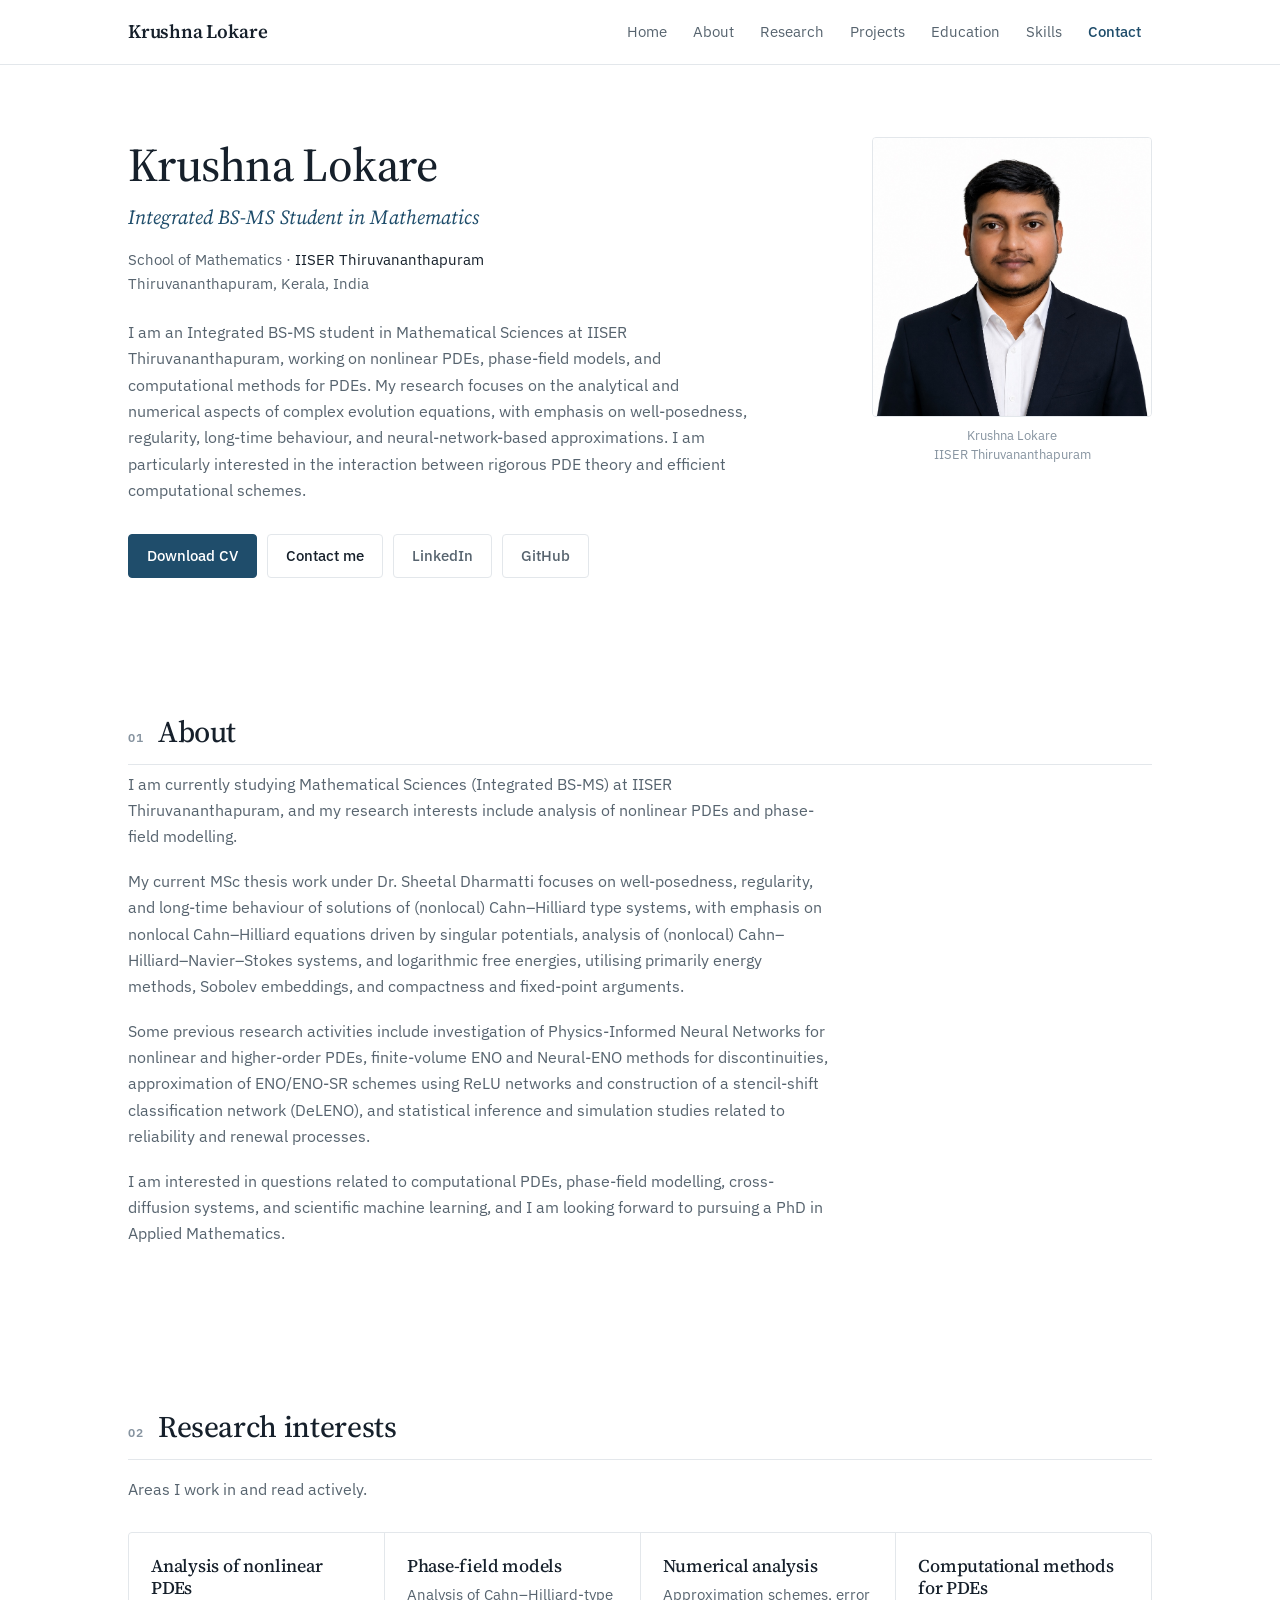
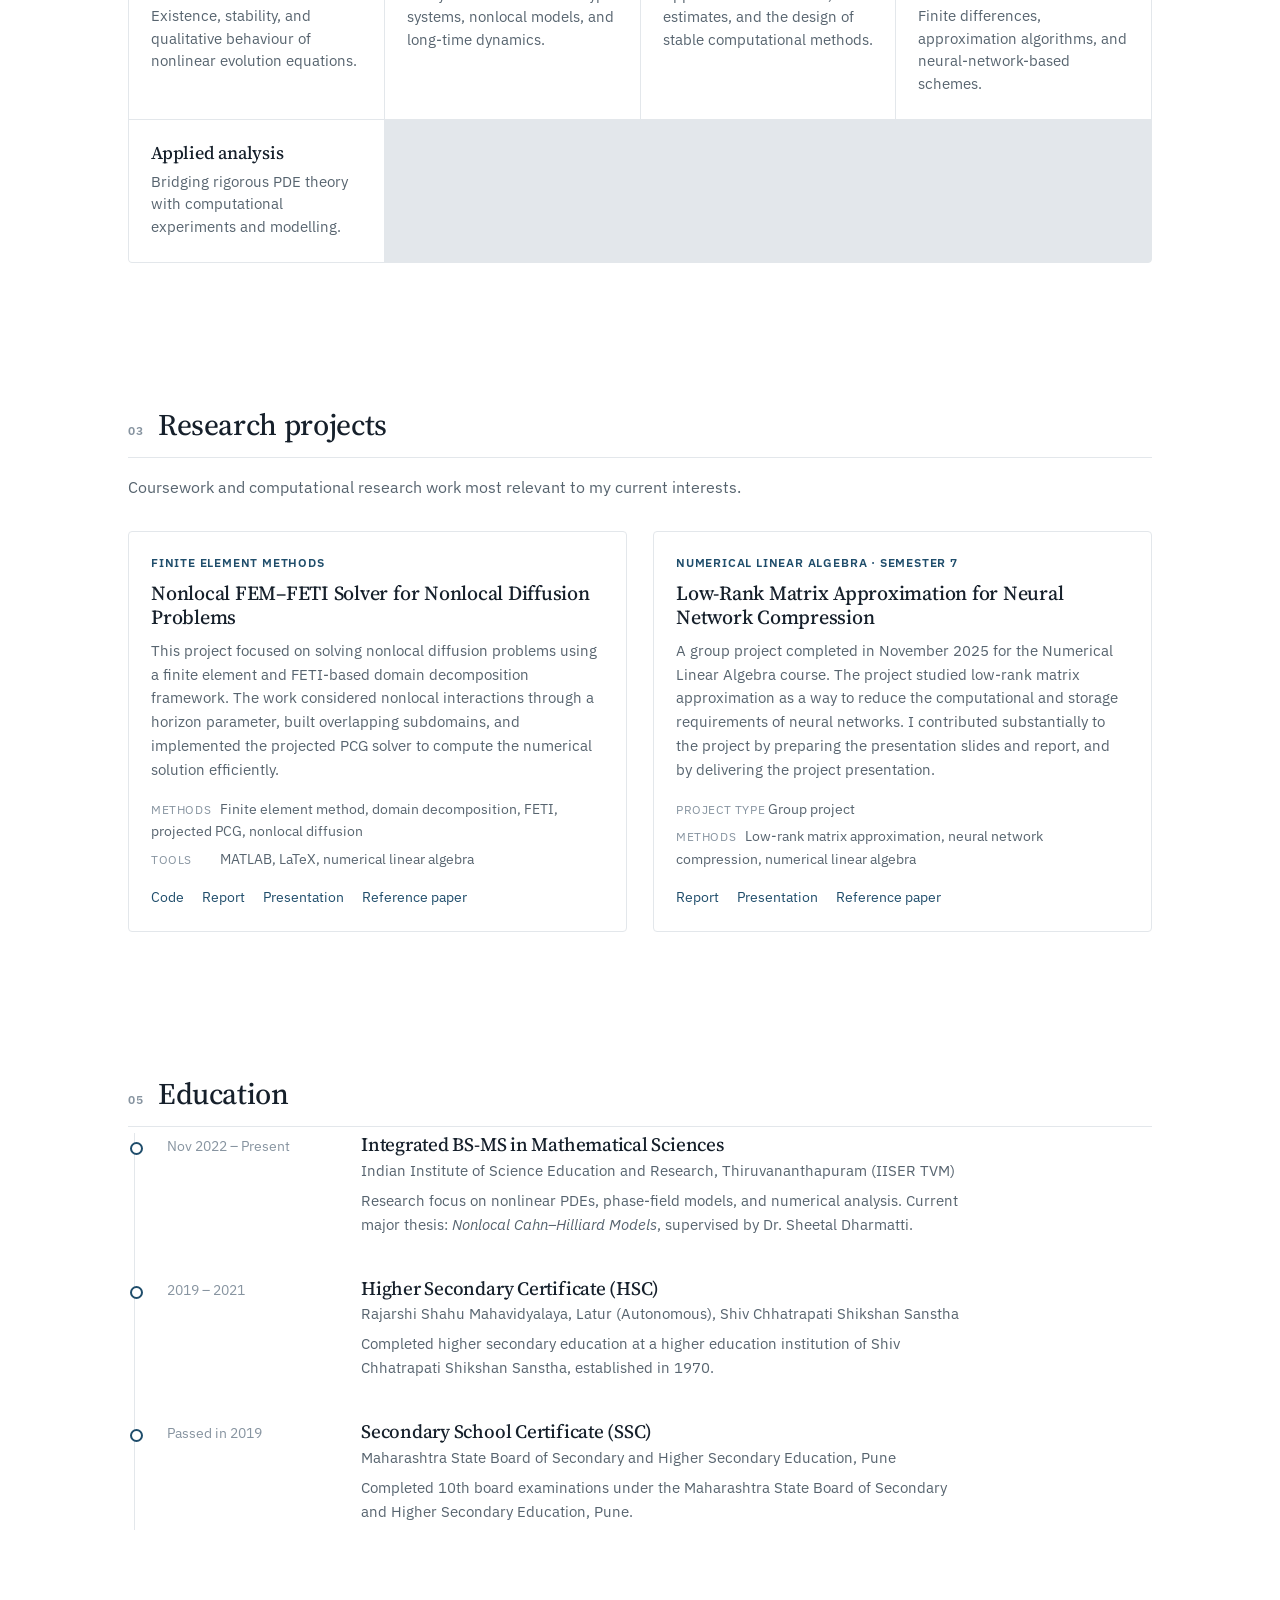
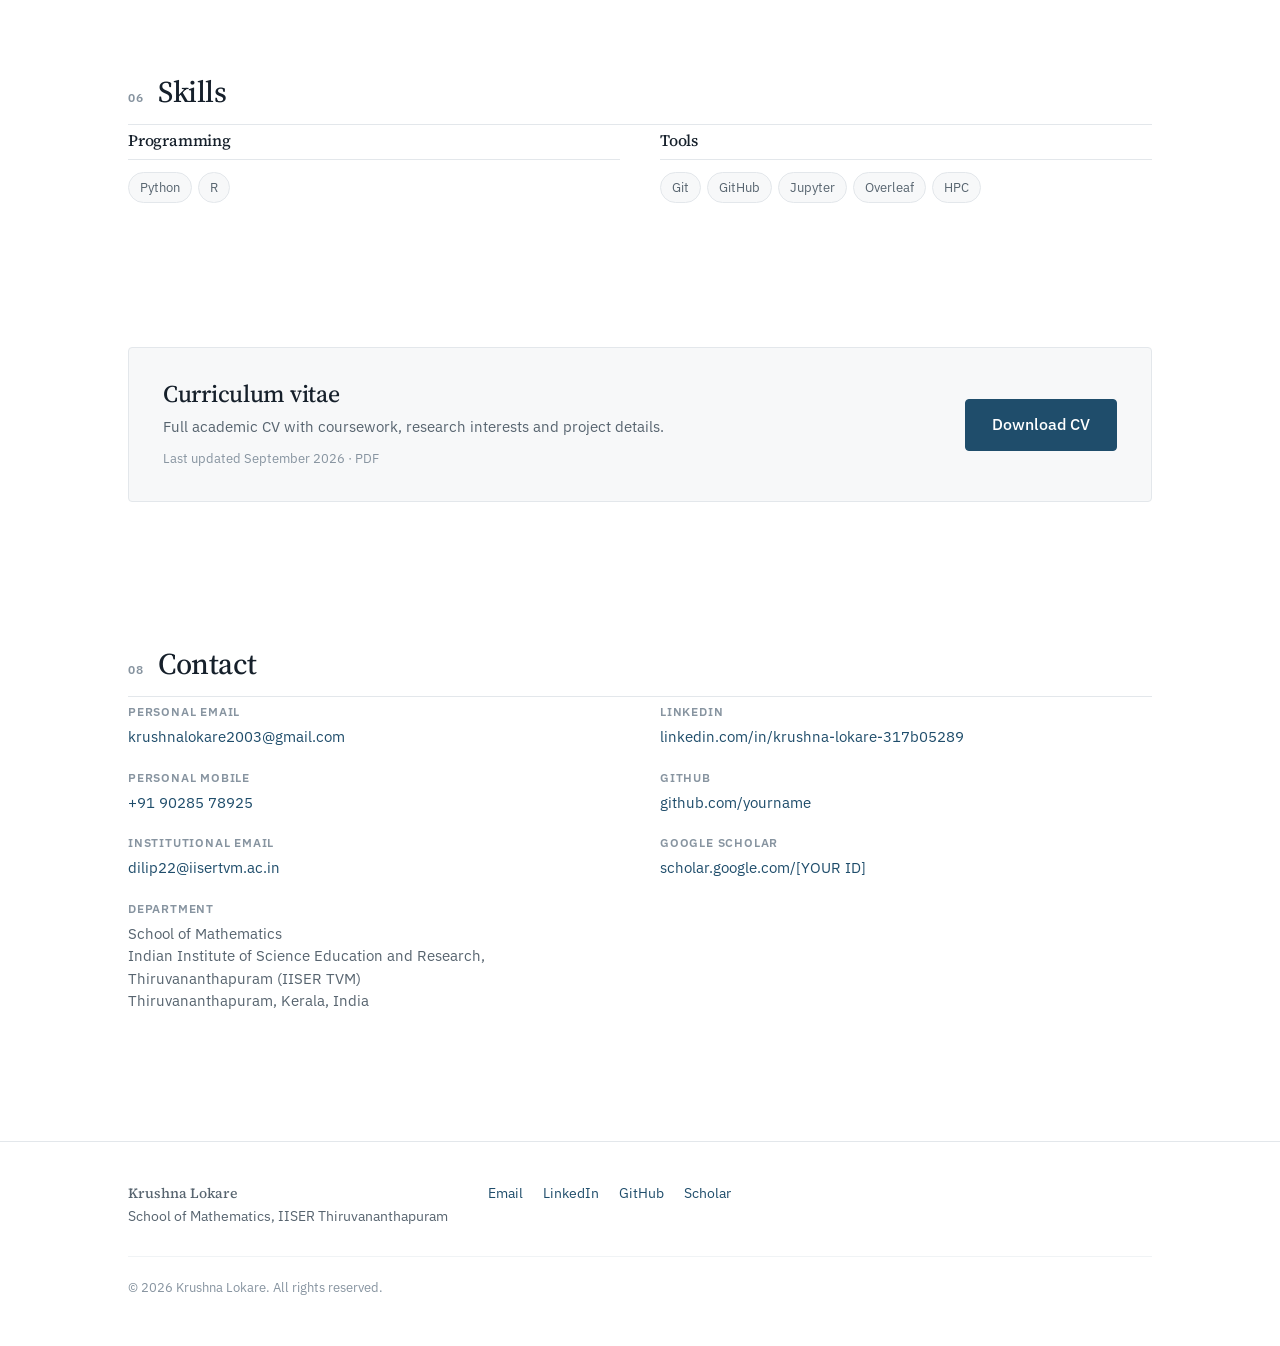
==== index.html @ 06e0bae3 "Add numerical linear algebra group project" ====
<!DOCTYPE html>
<html lang="en">
<head>
<meta charset="utf-8">
<meta name="viewport" content="width=device-width, initial-scale=1">

<title>Krushna Lokare — Mathematics Researcher</title>
<meta name="description" content="Academic profile of Krushna Lokare, an Integrated BS-MS student in Mathematical Sciences at IISER Thiruvananthapuram. Research in nonlinear PDEs, phase-field models, and numerical analysis.">
<meta name="author" content="Krushna Lokare">
<link rel="canonical" href="https://yourname.github.io/">

<meta property="og:type" content="profile">
<meta property="og:title" content="Krushna Lokare — Mathematics Researcher">
<meta property="og:description" content="Academic profile, research interests, projects and publications.">
<meta property="og:url" content="https://yourname.github.io/">
<meta property="og:image" content="https://yourname.github.io/assets/profile.jpg">
<meta name="twitter:card" content="summary">

<link rel="icon" href="assets/favicon.svg" type="image/svg+xml">

<link rel="preconnect" href="https://fonts.googleapis.com">
<link rel="preconnect" href="https://fonts.gstatic.com" crossorigin>
<link href="https://fonts.googleapis.com/css2?family=Source+Serif+4:ital,opsz,wght@0,8..60,400;0,8..60,500;0,8..60,600;1,8..60,400&family=IBM+Plex+Sans:wght@400;500;600&display=swap" rel="stylesheet">
<link rel="stylesheet" href="style.css">

<script type="application/ld+json">
{
  "@context": "https://schema.org",
  "@type": "Person",
  "name": "Krushna Lokare",
  "jobTitle": "Integrated BS-MS Student in Mathematics",
  "affiliation": { "@type": "Organization", "name": "IISER Thiruvananthapuram" },
  "email": "mailto:[YOUR EMAIL]",
  "url": "https://yourname.github.io/",
  "sameAs": [
    "https://www.linkedin.com/in/krushna-lokare-317b05289/"
  ]
}
</script>
</head>

<body>
<a class="skip" href="#main">Skip to content</a>

<header class="site-header" id="top">
  <div class="shell nav-row">
    <a class="brand" href="#top">Krushna Lokare</a>

    <button class="nav-toggle" id="navToggle" type="button"
            aria-expanded="false" aria-controls="siteNav" aria-label="Menu">
      <span></span><span></span><span></span>
    </button>

    <nav id="siteNav" class="site-nav" aria-label="Main">
      <ul>
        <li><a href="#top">Home</a></li>
        <li><a href="#about">About</a></li>
        <li><a href="#research">Research</a></li>
        <li><a href="#projects">Projects</a></li>
        <li><a href="#education">Education</a></li>
        <li><a href="#skills">Skills</a></li>
        <li><a href="#contact">Contact</a></li>
      </ul>
    </nav>
  </div>
</header>

<main id="main">

<section class="hero shell" aria-labelledby="hero-name">
  <div class="hero-text">
    <h1 id="hero-name">Krushna Lokare</h1>
    <p class="hero-title">Integrated BS-MS Student in Mathematics</p>
    <p class="hero-affil">
      School of Mathematics · <span>IISER Thiruvananthapuram</span><br>
      Thiruvananthapuram, Kerala, India
    </p>

    <p class="hero-intro">
      I am an Integrated BS-MS student in Mathematical Sciences at IISER Thiruvananthapuram,
      working on nonlinear PDEs, phase-field models, and computational methods for PDEs.
      My research focuses on the analytical and numerical aspects of complex evolution
      equations, with emphasis on well-posedness, regularity, long-time behaviour, and
      neural-network-based approximations. I am particularly interested in the interaction
      between rigorous PDE theory and efficient computational schemes.
    </p>

    <div class="hero-actions">
      <a class="btn btn-primary" href="assets/cv.pdf" download>Download CV</a>
      <a class="btn" href="#contact">Contact me</a>
      <a class="btn btn-quiet" href="https://www.linkedin.com/in/krushna-lokare-317b05289/" target="_blank" rel="noopener">LinkedIn</a>
      <a class="btn btn-quiet" href="https://github.com/yourname" target="_blank" rel="noopener">GitHub</a>
    </div>
  </div>

  <figure class="hero-photo">
    <img src="assets/profile.jpg" alt="Portrait of Krushna Lokare" width="800" height="800"
         onerror="this.src='assets/profile-placeholder.svg'">
    <figcaption>Krushna Lokare<br><span>IISER Thiruvananthapuram</span></figcaption>
  </figure>
</section>

<section id="about" class="shell section">
  <h2 class="section-title"><span>01</span> About</h2>
  <div class="prose">
    <p>
      I am currently studying Mathematical Sciences (Integrated BS-MS) at IISER Thiruvananthapuram,
      and my research interests include analysis of nonlinear PDEs and phase-field modelling.
    </p>
    <p>
      My current MSc thesis work under Dr. Sheetal Dharmatti focuses on well-posedness,
      regularity, and long-time behaviour of solutions of (nonlocal) Cahn–Hilliard type systems,
      with emphasis on nonlocal Cahn–Hilliard equations driven by singular potentials, analysis
      of (nonlocal) Cahn–Hilliard–Navier–Stokes systems, and logarithmic free energies, utilising
      primarily energy methods, Sobolev embeddings, and compactness and fixed-point arguments.
    </p>
    <p>
      Some previous research activities include investigation of Physics-Informed Neural Networks for
      nonlinear and higher-order PDEs, finite-volume ENO and Neural-ENO methods for discontinuities,
      approximation of ENO/ENO-SR schemes using ReLU networks and construction of a stencil-shift
      classification network (DeLENO), and statistical inference and simulation studies related to
      reliability and renewal processes.
    </p>
    <p>
      I am interested in questions related to computational PDEs, phase-field modelling,
      cross-diffusion systems, and scientific machine learning, and I am looking forward to
      pursuing a PhD in Applied Mathematics.
    </p>
  </div>
</section>

<section id="research" class="shell section">
  <h2 class="section-title"><span>02</span> Research interests</h2>
  <p class="section-lead">Areas I work in and read actively.</p>

  <ul class="interest-grid">
    <li class="interest">
      <h3>Analysis of nonlinear PDEs</h3>
      <p>Existence, stability, and qualitative behaviour of nonlinear evolution equations.</p>
    </li>
    <li class="interest">
      <h3>Phase-field models</h3>
      <p>Analysis of Cahn–Hilliard-type systems, nonlocal models, and long-time dynamics.</p>
    </li>
    <li class="interest">
      <h3>Numerical analysis</h3>
      <p>Approximation schemes, error estimates, and the design of stable computational methods.</p>
    </li>
    <li class="interest">
      <h3>Computational methods for PDEs</h3>
      <p>Finite differences, approximation algorithms, and neural-network-based schemes.</p>
    </li>
    <li class="interest">
      <h3>Applied analysis</h3>
      <p>Bridging rigorous PDE theory with computational experiments and modelling.</p>
    </li>
  </ul>
</section>

<section id="projects" class="shell section">
  <h2 class="section-title"><span>03</span> Research projects</h2>
  <p class="section-lead">Coursework and computational research work most relevant to my current interests.</p>

  <div class="project-grid">

    <article class="project">
      <img class="project-img" src="assets/project-1.jpg" alt="" loading="lazy"
           onerror="this.remove()">
      <div class="project-body">
        <p class="project-area">Finite element methods</p>
        <h3>Nonlocal FEM–FETI Solver for Nonlocal Diffusion Problems</h3>
        <p class="project-desc">
          This project focused on solving nonlocal diffusion problems using a finite element and
          FETI-based domain decomposition framework. The work considered nonlocal interactions
          through a horizon parameter, built overlapping subdomains, and implemented the projected
          PCG solver to compute the numerical solution efficiently.
        </p>
        <p class="project-meta"><span>Methods</span> Finite element method, domain decomposition, FETI, projected PCG, nonlocal diffusion</p>
        <p class="project-meta"><span>Tools</span> MATLAB, LaTeX, numerical linear algebra</p>
        <p class="project-links">
          <a href="assets/nonlocal-fem-feti1.m" target="_blank" rel="noopener">Code</a>
          <a href="assets/fem-report.pdf" target="_blank" rel="noopener">Report</a>
          <a href="assets/fem-presentation.pdf" target="_blank" rel="noopener">Presentation</a>
          <a href="assets/fem-project%20reference-research-paper.pdf" target="_blank" rel="noopener">Reference paper</a>
        </p>
      </div>
    </article>

    <article class="project">
      <div class="project-body">
        <p class="project-area">Numerical Linear Algebra · Semester 7</p>
        <h3>Low-Rank Matrix Approximation for Neural Network Compression</h3>
        <p class="project-desc">
          A group project completed in November 2025 for the Numerical Linear Algebra course.
          The project studied low-rank matrix approximation as a way to reduce the computational
          and storage requirements of neural networks. I contributed substantially to the project
          by preparing the presentation slides and report, and by delivering the project presentation.
        </p>
        <p class="project-meta"><span>Project type</span> Group project</p>
        <p class="project-meta"><span>Methods</span> Low-rank matrix approximation, neural network compression, numerical linear algebra</p>
        <p class="project-links">
          <a href="assets/mat5112-Project-report.pdf" target="_blank" rel="noopener">Report</a>
          <a href="assets/mat5112-project-presentation.pdf" target="_blank" rel="noopener">Presentation</a>
          <a href="assets/mat5112-project-reference-paper.pdf" target="_blank" rel="noopener">Reference paper</a>
        </p>
      </div>
    </article>

  </div>
</section>

<section id="education" class="shell section">
  <h2 class="section-title"><span>05</span> Education</h2>

  <ol class="timeline">
    <li class="tl-item">
      <div class="tl-when">Nov 2022 – Present</div>
      <div class="tl-what">
        <h3>Integrated BS-MS in Mathematical Sciences</h3>
        <p class="tl-org">Indian Institute of Science Education and Research, Thiruvananthapuram (IISER TVM)</p>
        <p>Research focus on nonlinear PDEs, phase-field models, and numerical analysis. Current major thesis: <em>Nonlocal Cahn–Hilliard Models</em>, supervised by Dr. Sheetal Dharmatti.</p>
      </div>
    </li>

    <li class="tl-item">
      <div class="tl-when">2019 – 2021</div>
      <div class="tl-what">
        <h3>Higher Secondary Certificate (HSC)</h3>
        <p class="tl-org">Rajarshi Shahu Mahavidyalaya, Latur (Autonomous), Shiv Chhatrapati Shikshan Sanstha</p>
        <p>Completed higher secondary education at a higher education institution of Shiv Chhatrapati Shikshan Sanstha, established in 1970.</p>
      </div>
    </li>

    <li class="tl-item">
      <div class="tl-when">Passed in 2019</div>
      <div class="tl-what">
        <h3>Secondary School Certificate (SSC)</h3>
        <p class="tl-org">Maharashtra State Board of Secondary and Higher Secondary Education, Pune</p>
        <p>Completed 10th board examinations under the Maharashtra State Board of Secondary and Higher Secondary Education, Pune.</p>
      </div>
    </li>
  </ol>
</section>

<section id="skills" class="shell section">
  <h2 class="section-title"><span>06</span> Skills</h2>

  <div class="skill-grid">
    <div class="skill-col">
      <h3>Programming</h3>
      <ul class="tags">
        <li>Python</li><li>R</li>
      </ul>
    </div>

    <div class="skill-col">
      <h3>Tools</h3>
      <ul class="tags">
        <li>Git</li><li>GitHub</li><li>Jupyter</li><li>Overleaf</li>
        <li>HPC</li>
      </ul>
    </div>
  </div>
</section>

<section id="cv" class="shell section">
  <div class="cv-band">
    <div>
      <h2>Curriculum vitae</h2>
      <p>Full academic CV with coursework, research interests and project details.</p>
      <p class="cv-updated">Last updated September 2026 · PDF</p>
    </div>
    <a class="btn btn-primary btn-lg" href="assets/cv.pdf" download>Download CV</a>
  </div>
</section>

<section id="contact" class="shell section">
  <h2 class="section-title"><span>08</span> Contact</h2>

  <div class="contact-grid">
    <dl class="contact-list">
      <dt>Personal Email</dt>
      <dd><a href="mailto:krushnalokare2003@gmail.com">krushnalokare2003@gmail.com</a></dd>

      <dt>Personal Mobile</dt>
      <dd><a href="tel:+919028578925">+91 90285 78925</a></dd>

      <dt>Institutional Email</dt>
      <dd><a href="mailto:dilip22@iisertvm.ac.in">dilip22@iisertvm.ac.in</a></dd>

      <dt>Department</dt>
      <dd>School of Mathematics<br>Indian Institute of Science Education and Research, Thiruvananthapuram (IISER TVM)<br>Thiruvananthapuram, Kerala, India</dd>
    </dl>

    <dl class="contact-list">
      <dt>LinkedIn</dt>
      <dd><a href="https://www.linkedin.com/in/krushna-lokare-317b05289/" target="_blank" rel="noopener">linkedin.com/in/krushna-lokare-317b05289</a></dd>

      <dt>GitHub</dt>
      <dd><a href="https://github.com/yourname" target="_blank" rel="noopener">github.com/yourname</a></dd>

      <dt>Google Scholar</dt>
      <dd><a href="https://scholar.google.com/citations?user=XXXX" target="_blank" rel="noopener">scholar.google.com/[YOUR ID]</a></dd>
    </dl>
  </div>
</section>

</main>

<footer class="site-footer">
  <div class="shell footer-row">
    <div>
      <p class="footer-name">Krushna Lokare</p>
      <p>School of Mathematics, IISER Thiruvananthapuram</p>
    </div>
    <nav aria-label="Academic profiles">
      <a href="mailto:dilip22@iisertvm.ac.in">Email</a>
      <a href="https://www.linkedin.com/in/krushna-lokare-317b05289/" target="_blank" rel="noopener">LinkedIn</a>
      <a href="https://github.com/yourname" target="_blank" rel="noopener">GitHub</a>
      <a href="https://scholar.google.com/citations?user=XXXX" target="_blank" rel="noopener">Scholar</a>
    </nav>
    <p class="copyright">© <span id="year">2026</span> Krushna Lokare. All rights reserved.</p>
  </div>
</footer>

<script src="script.js"></script>
</body>
</html>
---- style.css ----
/* ============================================================
   [YOUR NAME] — academic portfolio
   Plain CSS. No framework, no build step.

   To change the accent colour, edit --accent below and nothing else.
   ============================================================ */

:root{
  --bg:#FFFFFF;
  --bg-tint:#F7F8F9;
  --ink:#16202B;          /* headings and body text */
  --soft:#57646F;         /* secondary text */
  --faint:#8794A0;        /* captions, years */
  --line:#E3E7EB;
  --line-2:#F0F3F5;
  --accent:#1F4D6B;       /* deep academic blue */
  --accent-soft:#EEF3F7;
  --radius:4px;
  --shell:1080px;
}

/* ---------- reset ---------- */
*{box-sizing:border-box}
html{scroll-behavior:smooth;scroll-padding-top:86px;-webkit-text-size-adjust:100%}
body{
  margin:0;
  background:var(--bg);
  color:var(--ink);
  font-family:"IBM Plex Sans",system-ui,-apple-system,sans-serif;
  font-size:16px;
  line-height:1.65;
  -webkit-font-smoothing:antialiased;
}
img{max-width:100%;height:auto;display:block}
a{color:var(--accent);text-decoration:none}
a:hover{text-decoration:underline;text-underline-offset:3px}
h1,h2,h3{font-family:"Source Serif 4",Georgia,serif;font-weight:500;letter-spacing:-.012em;line-height:1.2}
ul,ol{margin:0;padding:0;list-style:none}

:focus-visible{outline:2px solid var(--accent);outline-offset:3px;border-radius:2px}

.skip{
  position:absolute;left:-9999px;top:0;background:var(--accent);color:#fff;
  padding:10px 18px;z-index:200;
}
.skip:focus{left:0}

.shell{max-width:var(--shell);margin:0 auto;padding:0 28px}

/* ---------- header ---------- */
.site-header{
  position:sticky;top:0;z-index:100;
  background:rgba(255,255,255,.94);
  backdrop-filter:saturate(180%) blur(8px);
  border-bottom:1px solid var(--line);
}
.nav-row{display:flex;align-items:center;gap:20px;height:64px}
.brand{
  font-family:"Source Serif 4",serif;font-size:19px;font-weight:600;
  color:var(--ink);letter-spacing:-.01em;white-space:nowrap;
}
.brand:hover{text-decoration:none;color:var(--accent)}

.site-nav{margin-left:auto}
.site-nav ul{display:flex;gap:4px}
.site-nav a{
  display:block;padding:7px 11px;font-size:14.5px;color:var(--soft);
  border-radius:var(--radius);
}
.site-nav a:hover{color:var(--ink);background:var(--bg-tint);text-decoration:none}
.site-nav a.active{color:var(--accent);font-weight:500}

.nav-toggle{
  display:none;margin-left:auto;background:none;border:1px solid var(--line);
  border-radius:var(--radius);width:40px;height:36px;cursor:pointer;
  flex-direction:column;justify-content:center;align-items:center;gap:4px;
}
.nav-toggle span{display:block;width:17px;height:1.5px;background:var(--ink)}

/* ---------- sections ---------- */
.section{padding:72px 28px}
.section-title{
  font-size:30px;margin:0 0 6px;
  padding-bottom:14px;border-bottom:1px solid var(--line);
  display:flex;align-items:baseline;gap:14px;
}
.section-title span{
  font-family:"IBM Plex Sans",sans-serif;font-size:12px;font-weight:600;
  color:var(--faint);letter-spacing:.08em;
}
.section-lead{color:var(--soft);margin:16px 0 30px;max-width:66ch}
.prose{max-width:70ch;color:var(--soft)}
.prose p{margin:0 0 18px}

/* ---------- hero ---------- */
.hero{
  display:grid;grid-template-columns:1fr 280px;gap:56px;
  align-items:start;padding:72px 28px 64px;
}
.hero h1{font-size:47px;margin:0 0 8px}
.hero-title{
  font-family:"Source Serif 4",serif;font-style:italic;font-size:20px;
  color:var(--accent);margin:0 0 14px;
}
.hero-affil{color:var(--soft);font-size:15px;margin:0 0 24px;line-height:1.55}
.hero-affil span{color:var(--ink)}
.hero-intro{max-width:62ch;color:var(--soft);margin:0 0 30px}

.hero-photo{margin:0}
.hero-photo img{
  width:100%;aspect-ratio:1/1;object-fit:cover;
  border:1px solid var(--line);border-radius:var(--radius);background:var(--bg-tint);
}
.hero-photo figcaption{
  font-size:13px;color:var(--faint);margin-top:10px;line-height:1.45;text-align:center;
}

/* ---------- buttons ---------- */
.hero-actions{display:flex;flex-wrap:wrap;gap:10px}
.btn{
  display:inline-block;padding:9px 18px;font-size:14.5px;font-weight:500;
  border:1px solid var(--line);border-radius:var(--radius);
  color:var(--ink);background:#fff;transition:background .15s ease,border-color .15s ease;
}
.btn:hover{background:var(--bg-tint);border-color:#CFD6DC;text-decoration:none}
.btn-primary{background:var(--accent);border-color:var(--accent);color:#fff}
.btn-primary:hover{background:#17405A;border-color:#17405A}
.btn-quiet{color:var(--soft)}
.btn-lg{padding:12px 26px;font-size:15.5px}

/* ---------- research interests ---------- */
.interest-grid{
  display:grid;grid-template-columns:repeat(auto-fit,minmax(248px,1fr));gap:1px;
  background:var(--line);border:1px solid var(--line);border-radius:var(--radius);
  overflow:hidden;
}
.interest{background:#fff;padding:22px 22px 24px}
.interest h3{font-size:18px;margin:0 0 7px}
.interest p{margin:0;font-size:14.5px;color:var(--soft);line-height:1.55}

/* ---------- projects ---------- */
.project-grid{display:grid;grid-template-columns:repeat(auto-fit,minmax(300px,1fr));gap:26px}
.project{
  border:1px solid var(--line);border-radius:var(--radius);overflow:hidden;
  display:flex;flex-direction:column;background:#fff;
  transition:border-color .15s ease;
}
.project:hover{border-color:#C9D2D9}
.project-img{width:100%;aspect-ratio:16/9;object-fit:cover;border-bottom:1px solid var(--line)}
.project-body{padding:22px}
.project-area{
  font-size:11.5px;font-weight:600;letter-spacing:.07em;text-transform:uppercase;
  color:var(--accent);margin:0 0 8px;
}
.project h3{font-size:20px;margin:0 0 10px}
.project-desc{font-size:14.5px;color:var(--soft);margin:0 0 16px}
.project-meta{font-size:13.5px;color:var(--soft);margin:0 0 5px}
.project-meta span{
  display:inline-block;min-width:66px;color:var(--faint);font-size:12px;
  text-transform:uppercase;letter-spacing:.05em;
}
.project-links{margin:16px 0 0;display:flex;gap:18px;font-size:14px}

/* ---------- publications ---------- */
.pub-filter{display:flex;flex-wrap:wrap;gap:6px;margin-bottom:26px}
.pub-filter button{
  font:inherit;font-size:13.5px;padding:6px 14px;cursor:pointer;
  background:#fff;border:1px solid var(--line);border-radius:99px;color:var(--soft);
}
.pub-filter button:hover{background:var(--bg-tint)}
.pub-filter button[aria-selected="true"]{
  background:var(--accent-soft);border-color:#C5D7E3;color:var(--accent);font-weight:500;
}

.pub-list{counter-reset:pub}
.pub{
  display:grid;grid-template-columns:78px 1fr;gap:22px;
  padding:24px 0;border-bottom:1px solid var(--line-2);
}
.pub-year{font-size:14px;color:var(--faint);padding-top:3px}
.pub h3{font-size:19px;margin:0 0 6px;line-height:1.35}
.pub-authors{font-size:14.5px;color:var(--ink);margin:0 0 3px}
.pub-venue{font-size:14.5px;color:var(--soft);margin:0 0 10px}
.pub-abstract{font-size:14.5px;color:var(--soft);margin:0;max-width:72ch}
.pub-links{margin:12px 0 0;display:flex;gap:18px;font-size:14px}
.pub-empty{color:var(--soft);font-style:italic;padding:22px 0}

/* ---------- timeline ---------- */
.timeline{border-left:1px solid var(--line);margin-left:6px;padding-left:0}
.tl-item{
  position:relative;display:grid;grid-template-columns:168px 1fr;gap:26px;
  padding:0 0 34px 32px;
}
.tl-item::before{
  content:"";position:absolute;left:-5px;top:9px;
  width:9px;height:9px;border-radius:50%;
  background:#fff;border:2px solid var(--accent);
}
.tl-item:last-child{padding-bottom:0}
.tl-when{font-size:14px;color:var(--faint);padding-top:2px}
.tl-what h3{font-size:19px;margin:0 0 3px}
.tl-org{font-size:15px;color:var(--accent);margin:0 0 9px}
.tl-what p{font-size:14.5px;color:var(--soft);margin:0 0 6px;max-width:68ch}
.tl-note{font-size:13.5px;color:var(--faint)}

/* ---------- skills ---------- */
.skill-grid{display:grid;grid-template-columns:repeat(auto-fit,minmax(260px,1fr));gap:32px 40px}
.skill-col h3{
  font-size:16px;margin:0 0 12px;padding-bottom:9px;
  border-bottom:1px solid var(--line);
}
.tags{display:flex;flex-wrap:wrap;gap:6px}
.tags li{
  font-size:13px;padding:4px 11px;border-radius:99px;
  background:var(--bg-tint);border:1px solid var(--line);color:var(--soft);
}

/* ---------- cv band ---------- */
.cv-band{
  display:flex;align-items:center;justify-content:space-between;gap:28px;
  background:var(--bg-tint);border:1px solid var(--line);border-radius:var(--radius);
  padding:32px 34px;
}
.cv-band h2{font-size:24px;margin:0 0 6px}
.cv-band p{margin:0;color:var(--soft);font-size:15px}
.cv-updated{font-size:13px !important;color:var(--faint) !important;margin-top:8px !important}

/* ---------- contact ---------- */
.contact-grid{display:grid;grid-template-columns:repeat(auto-fit,minmax(280px,1fr));gap:40px}
.contact-list{margin:0}
.contact-list dt{
  font-size:11.5px;font-weight:600;letter-spacing:.07em;text-transform:uppercase;
  color:var(--faint);margin-top:20px;
}
.contact-list dt:first-child{margin-top:0}
.contact-list dd{margin:4px 0 0;font-size:15px;color:var(--soft);line-height:1.5}

/* ---------- footer ---------- */
.site-footer{border-top:1px solid var(--line);margin-top:56px;padding:40px 0 48px}
.footer-row{display:flex;flex-wrap:wrap;gap:20px 40px;align-items:baseline}
.footer-name{font-family:"Source Serif 4",serif;font-size:17px;font-weight:500;margin:0 0 2px}
.footer-row p{margin:0;font-size:14px;color:var(--soft)}
.site-footer nav{display:flex;flex-wrap:wrap;gap:20px;font-size:14px}
.copyright{width:100%;font-size:13px !important;color:var(--faint) !important;
  border-top:1px solid var(--line-2);padding-top:20px;margin-top:8px !important}

/* ---------- responsive ---------- */
@media (max-width:900px){
  .hero{grid-template-columns:1fr;gap:34px}
  .hero-photo{max-width:220px;order:-1}
  .hero h1{font-size:38px}
  .tl-item{grid-template-columns:1fr;gap:6px;padding-left:26px}
  .tl-when{padding-top:0}
}

@media (max-width:760px){
  .nav-toggle{display:flex}
  .site-nav{
    display:none;position:absolute;left:0;right:0;top:64px;
    background:#fff;border-bottom:1px solid var(--line);
    padding:10px 28px 18px;
  }
  .site-nav.open{display:block}
  .site-nav ul{flex-direction:column;gap:0}
  .site-nav a{padding:10px 0;border-bottom:1px solid var(--line-2);border-radius:0}
  .section{padding:52px 24px}
  .shell{padding:0 24px}
  .hero{padding:44px 24px 40px}
  .section-title{font-size:25px}
  .pub{grid-template-columns:1fr;gap:6px}
  .pub-year{padding-top:0}
  .cv-band{flex-direction:column;align-items:flex-start;padding:26px}
}

/* ---------- accessibility & print ---------- */
@media (prefers-reduced-motion:reduce){
  html{scroll-behavior:auto}
  *{transition:none !important;animation:none !important}
}

@media print{
  .site-header,.nav-toggle,.pub-filter,.hero-actions,.cv-band{display:none}
  body{font-size:11pt;color:#000}
  .section{padding:18px 0;break-inside:avoid}
  a{color:#000;text-decoration:none}
  a[href^="http"]::after{content:" (" attr(href) ")";font-size:9pt;color:#555}
}
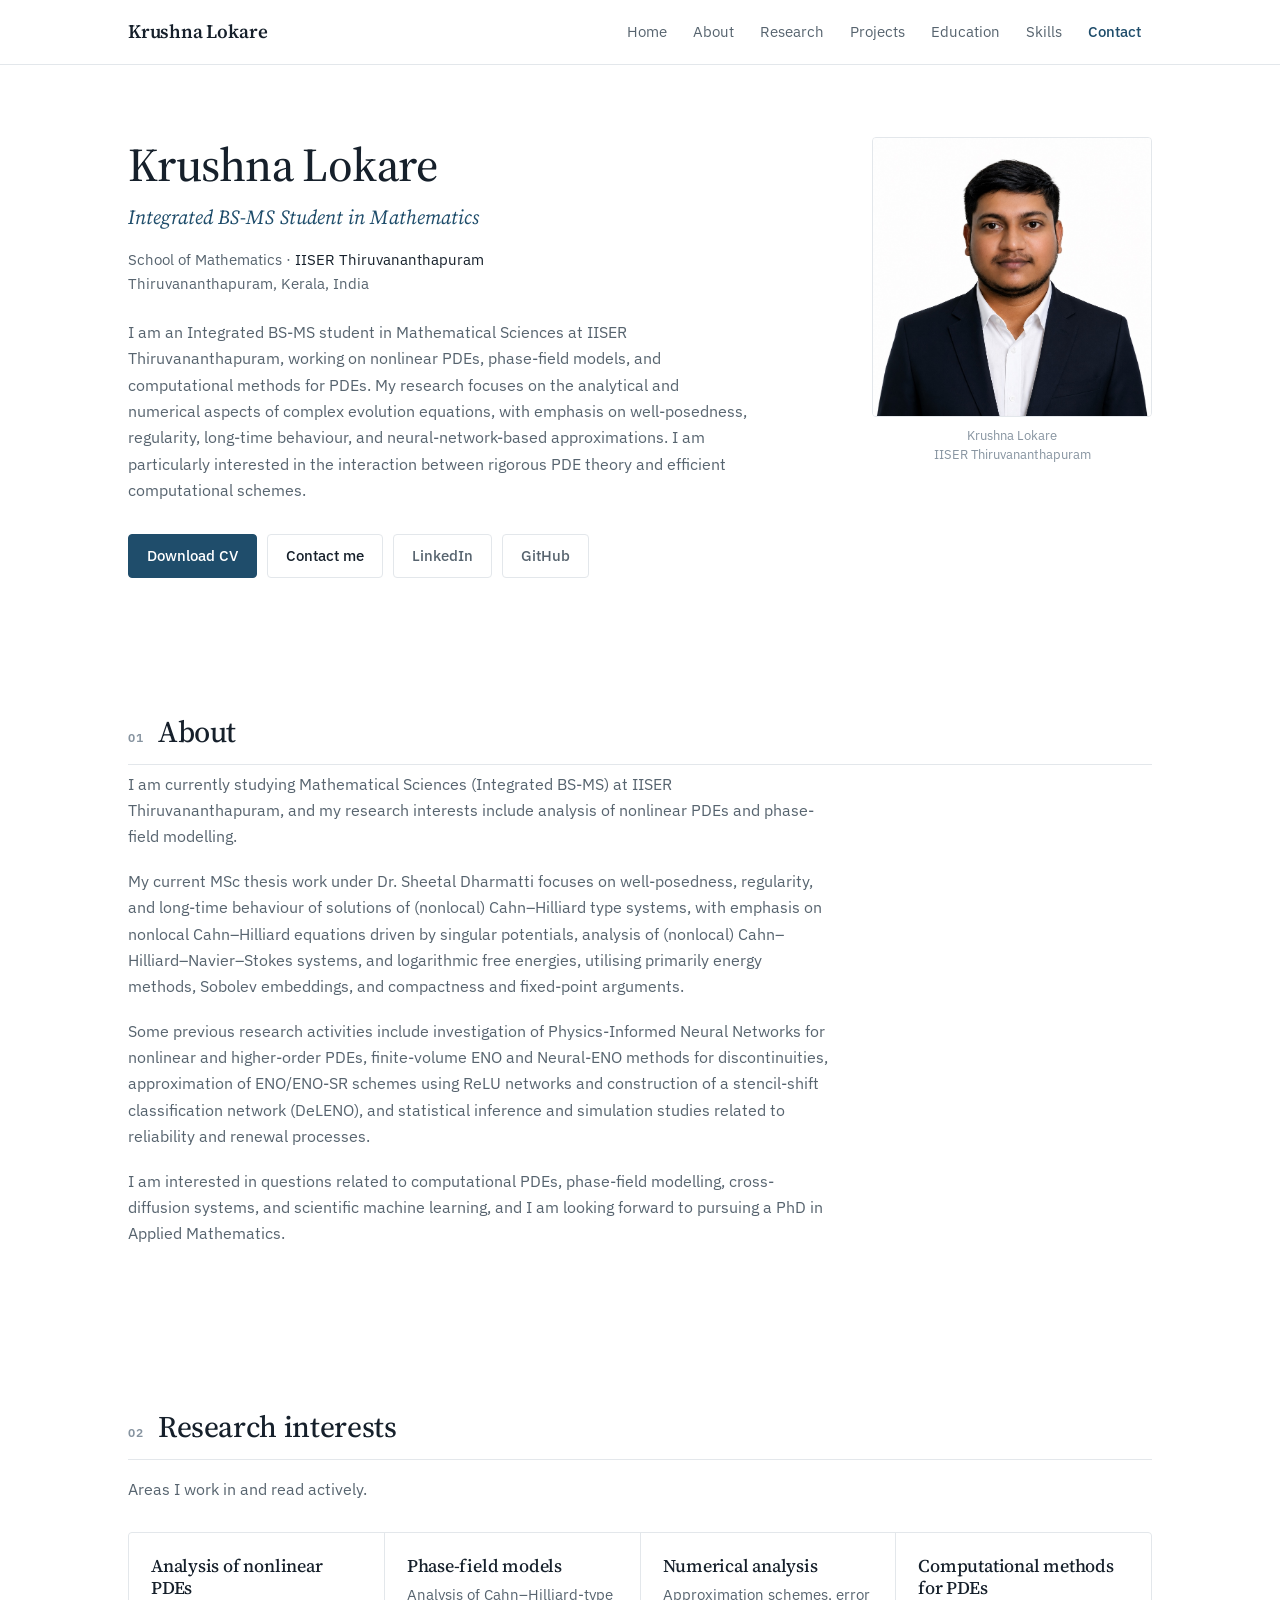
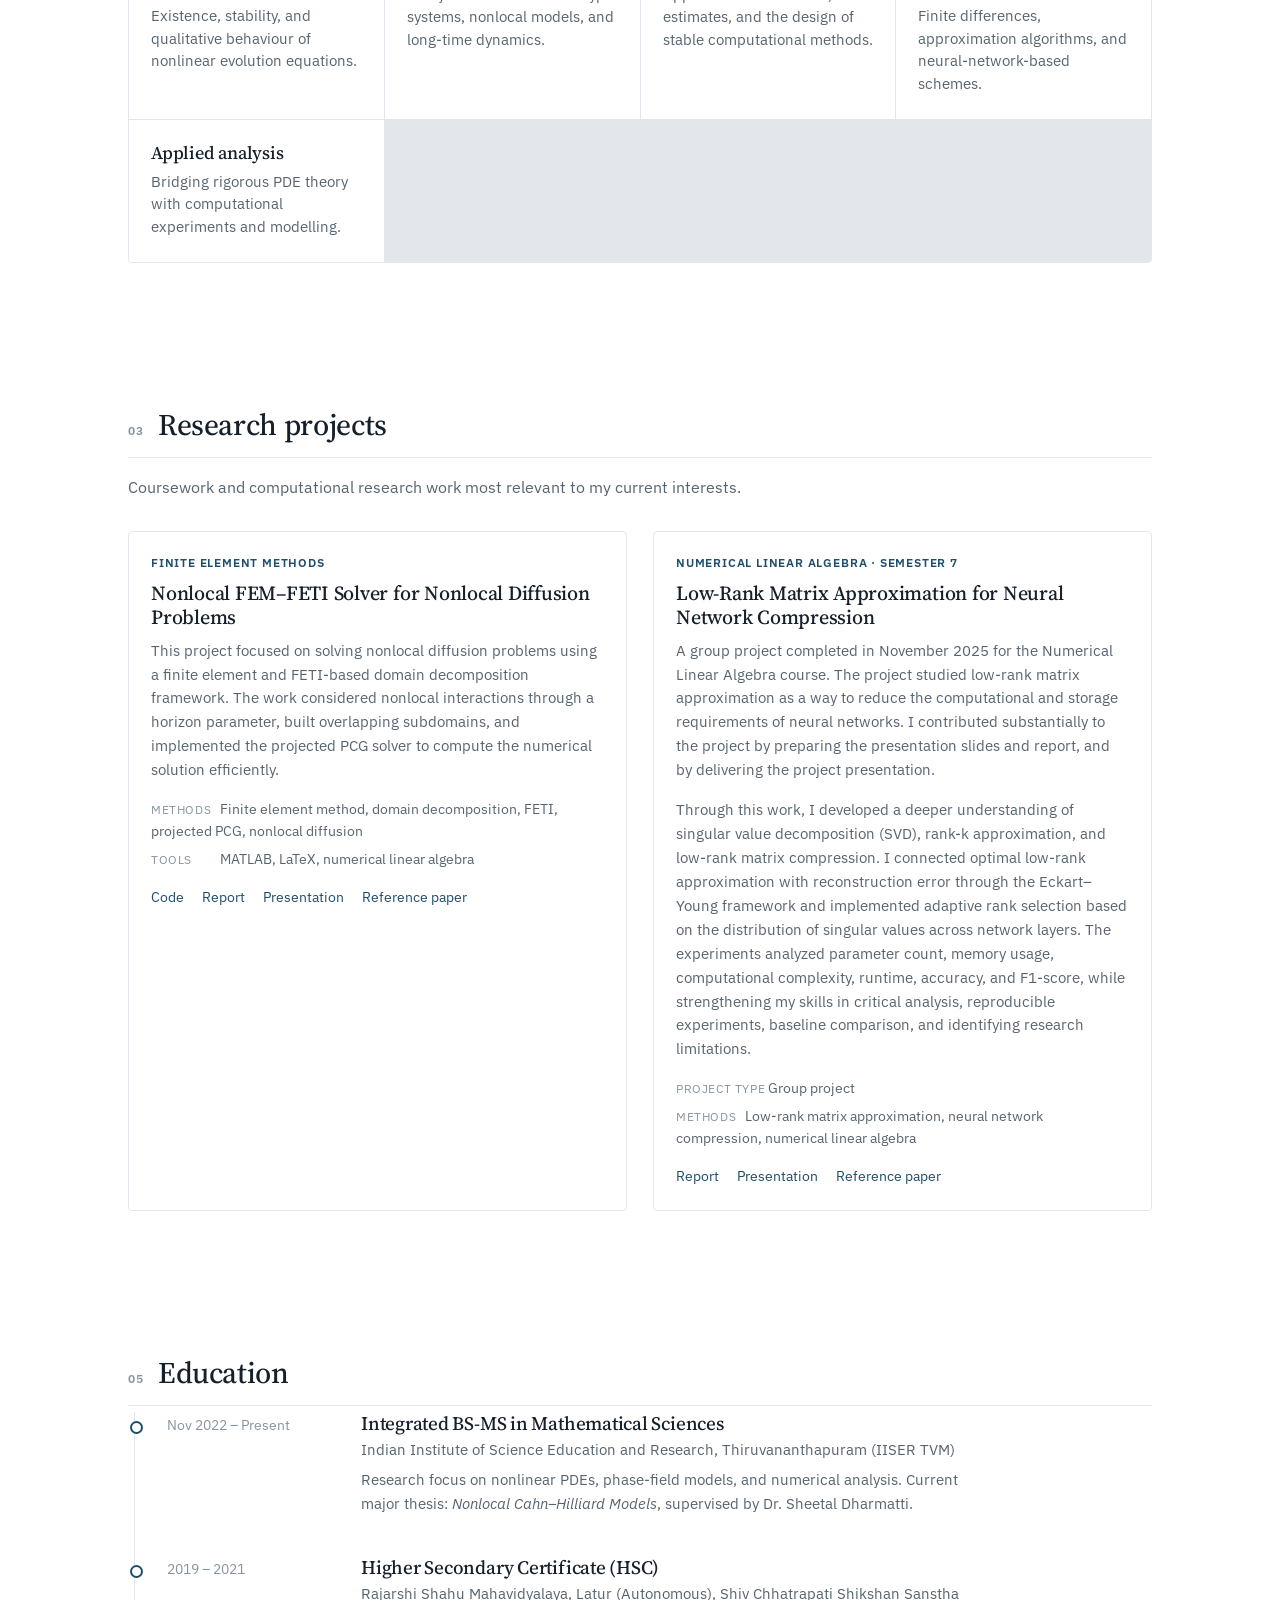
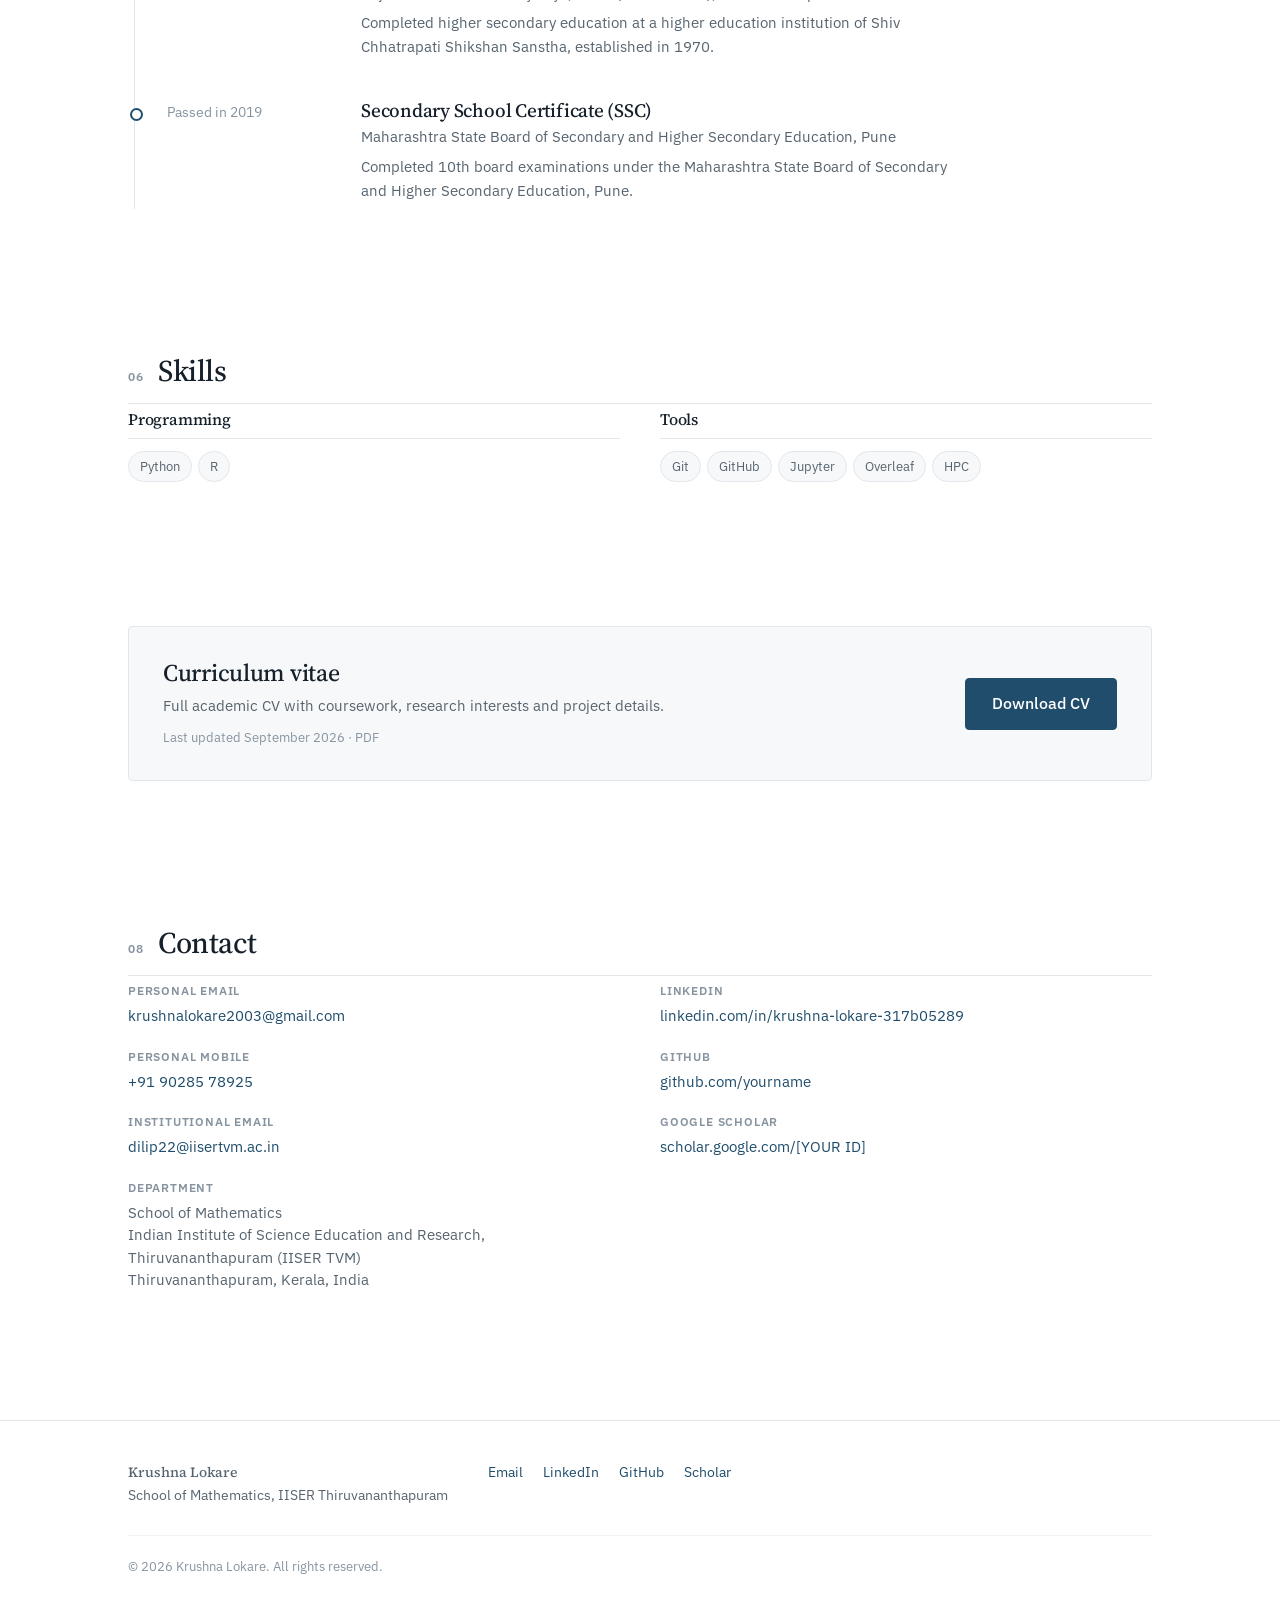
==== commit b179eac6: "Expand numerical linear algebra project details" ====
--- a/index.html
+++ b/index.html
@@ -196,6 +196,15 @@
           and storage requirements of neural networks. I contributed substantially to the project
           by preparing the presentation slides and report, and by delivering the project presentation.
         </p>
+        <p class="project-desc">
+          Through this work, I developed a deeper understanding of singular value decomposition (SVD),
+          rank-k approximation, and low-rank matrix compression. I connected optimal low-rank
+          approximation with reconstruction error through the Eckart–Young framework and implemented
+          adaptive rank selection based on the distribution of singular values across network layers.
+          The experiments analyzed parameter count, memory usage, computational complexity, runtime,
+          accuracy, and F1-score, while strengthening my skills in critical analysis, reproducible
+          experiments, baseline comparison, and identifying research limitations.
+        </p>
         <p class="project-meta"><span>Project type</span> Group project</p>
         <p class="project-meta"><span>Methods</span> Low-rank matrix approximation, neural network compression, numerical linear algebra</p>
         <p class="project-links">
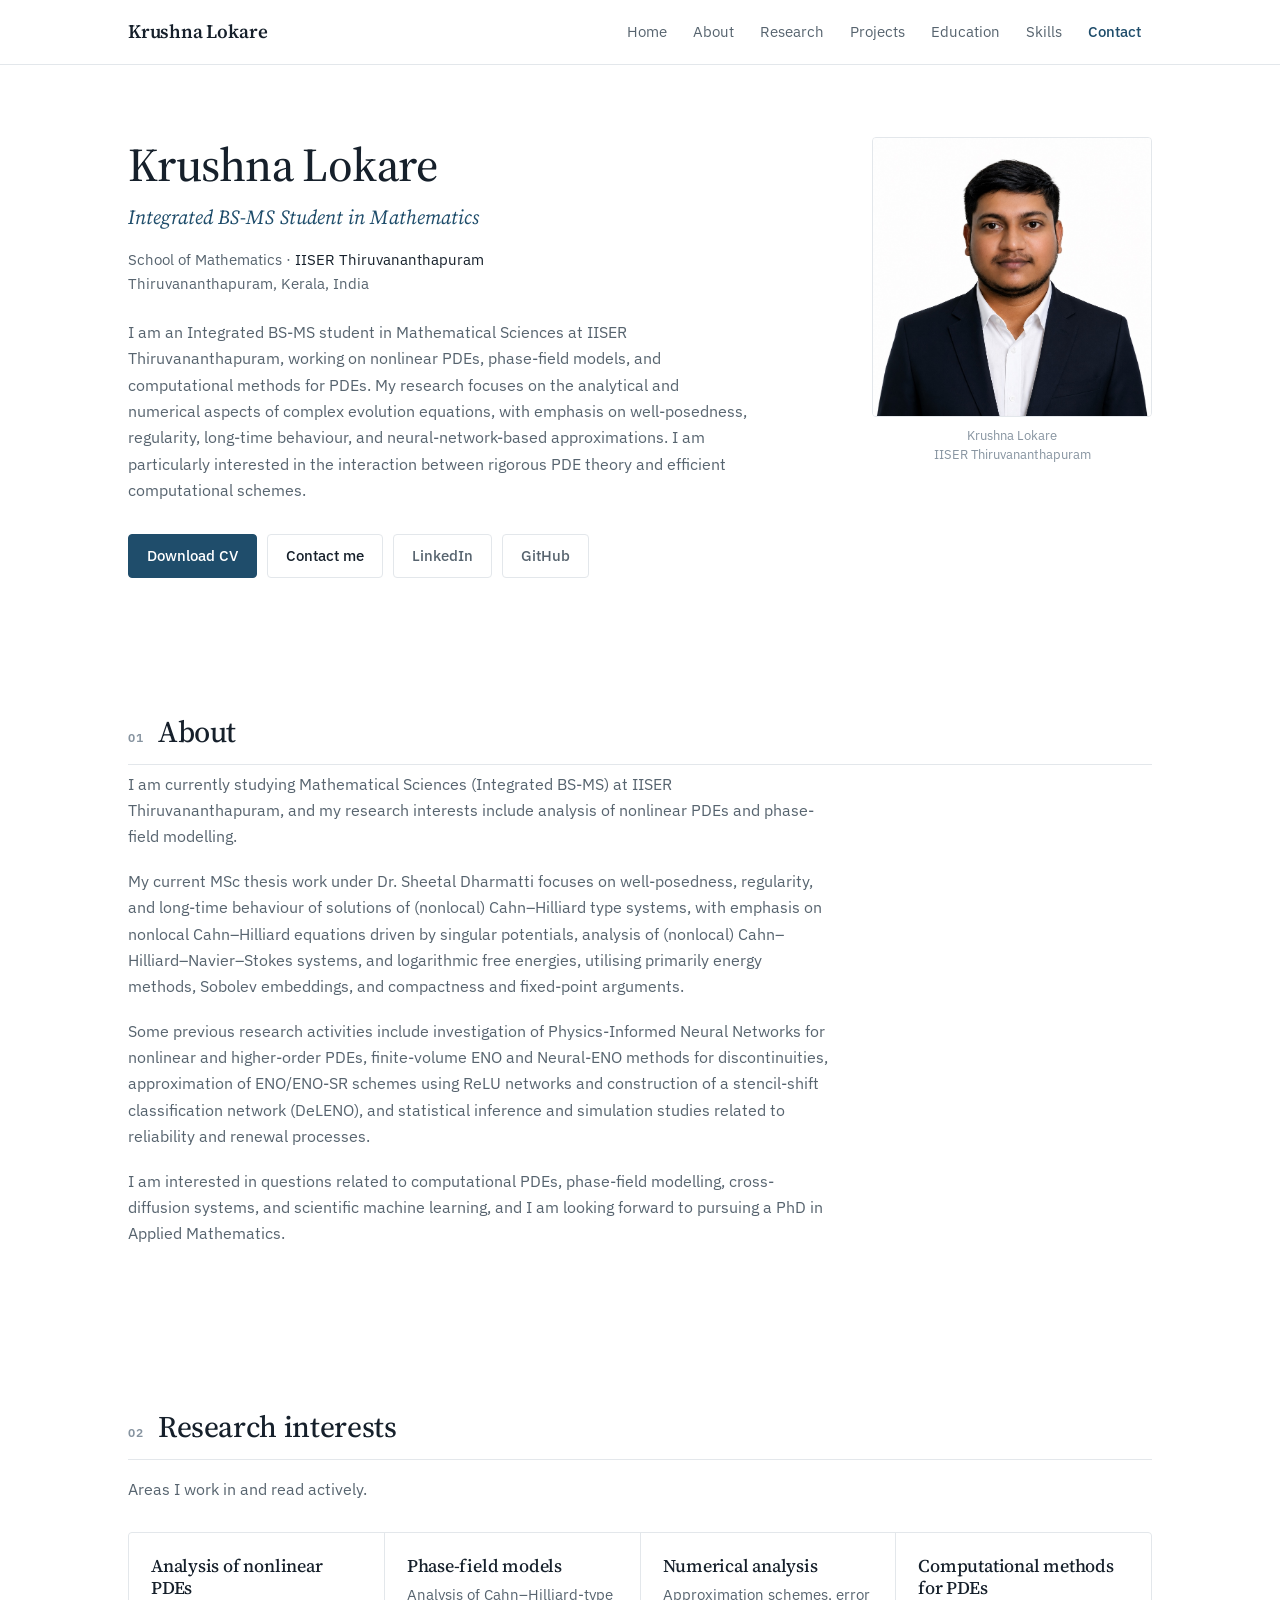
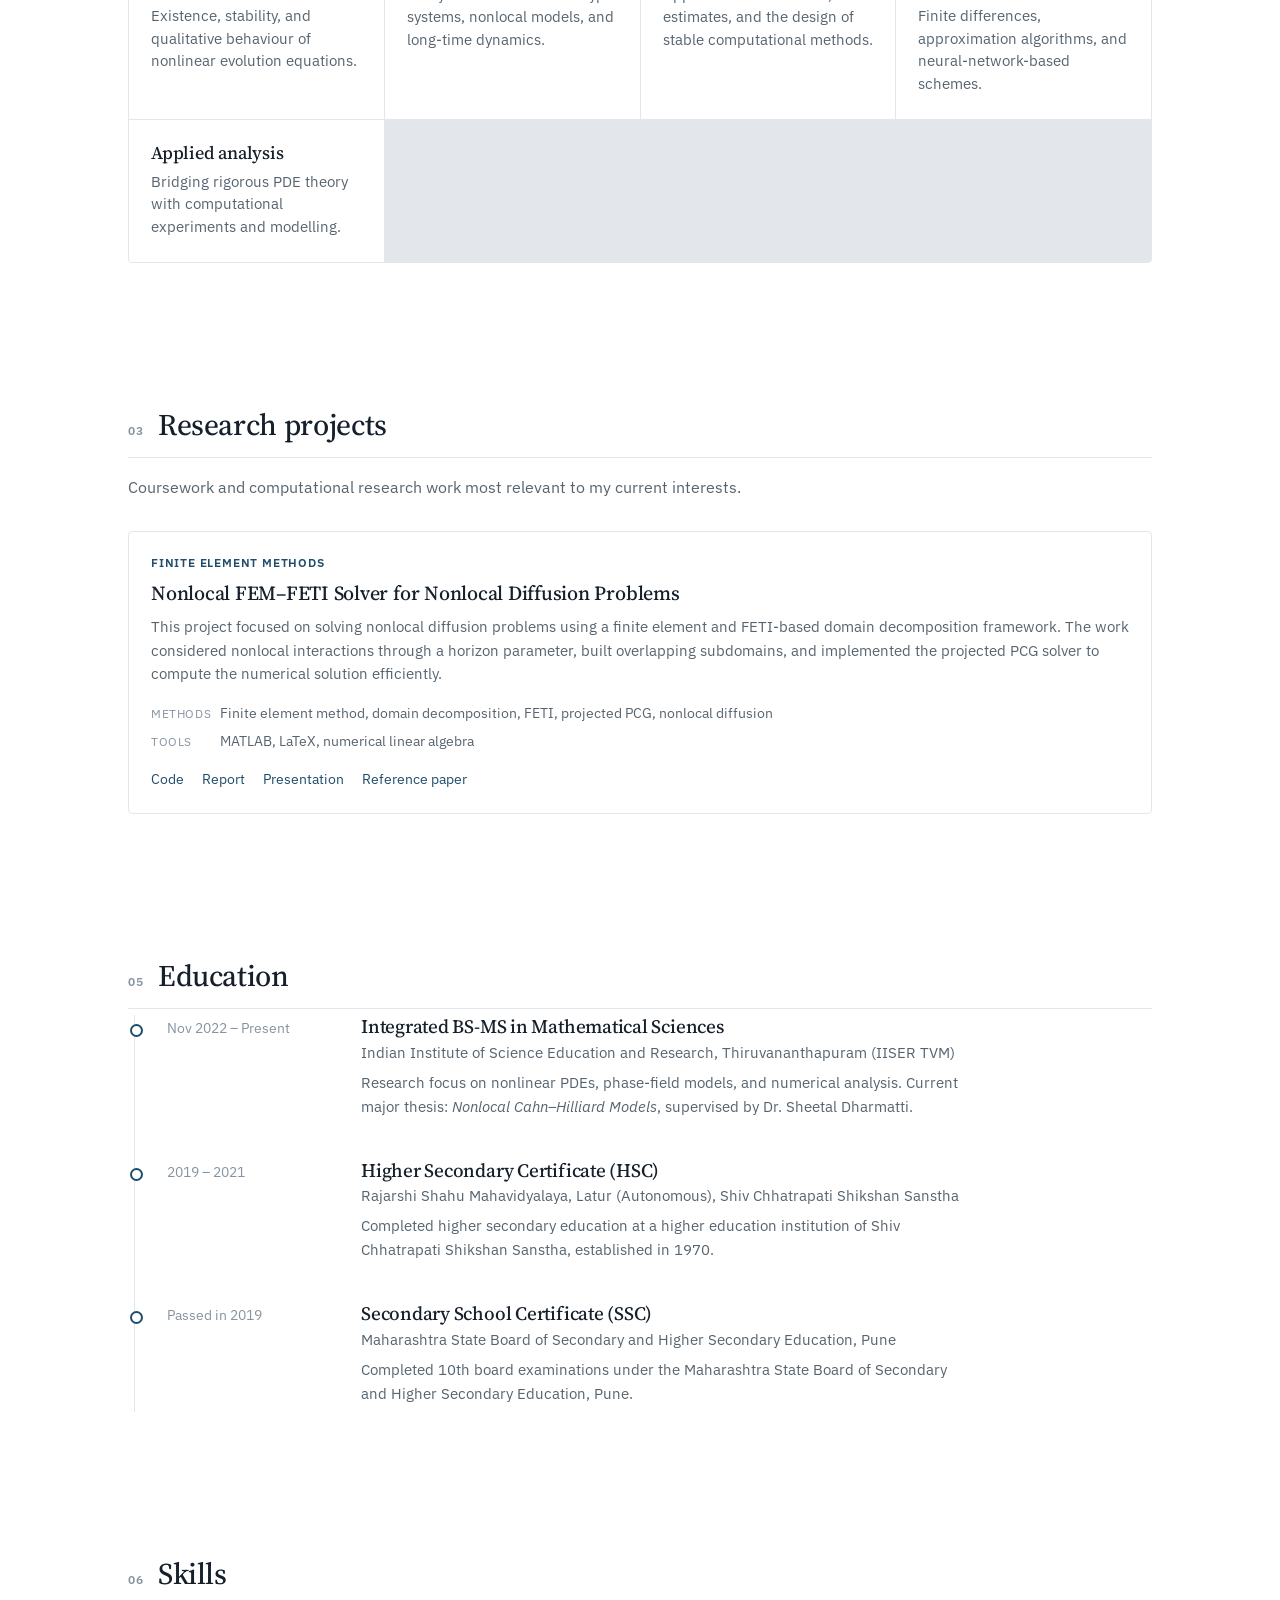
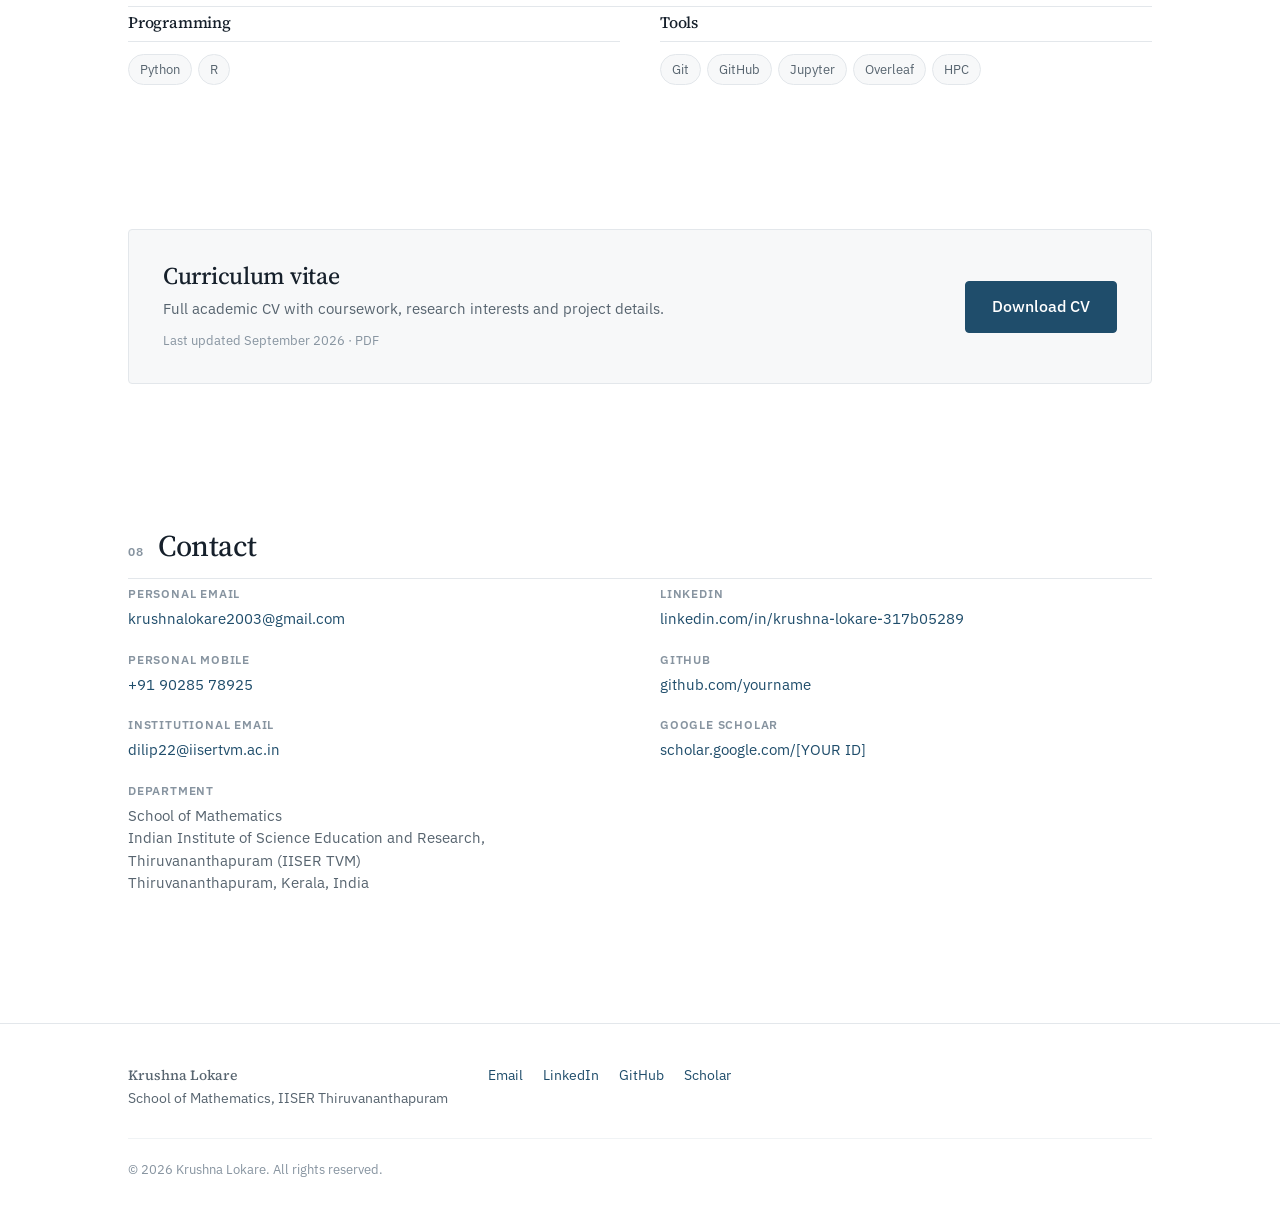
==== commit 908deafc: "Remove numerical linear algebra project" ====
--- a/index.html
+++ b/index.html
@@ -186,35 +186,6 @@
       </div>
     </article>
 
-    <article class="project">
-      <div class="project-body">
-        <p class="project-area">Numerical Linear Algebra · Semester 7</p>
-        <h3>Low-Rank Matrix Approximation for Neural Network Compression</h3>
-        <p class="project-desc">
-          A group project completed in November 2025 for the Numerical Linear Algebra course.
-          The project studied low-rank matrix approximation as a way to reduce the computational
-          and storage requirements of neural networks. I contributed substantially to the project
-          by preparing the presentation slides and report, and by delivering the project presentation.
-        </p>
-        <p class="project-desc">
-          Through this work, I developed a deeper understanding of singular value decomposition (SVD),
-          rank-k approximation, and low-rank matrix compression. I connected optimal low-rank
-          approximation with reconstruction error through the Eckart–Young framework and implemented
-          adaptive rank selection based on the distribution of singular values across network layers.
-          The experiments analyzed parameter count, memory usage, computational complexity, runtime,
-          accuracy, and F1-score, while strengthening my skills in critical analysis, reproducible
-          experiments, baseline comparison, and identifying research limitations.
-        </p>
-        <p class="project-meta"><span>Project type</span> Group project</p>
-        <p class="project-meta"><span>Methods</span> Low-rank matrix approximation, neural network compression, numerical linear algebra</p>
-        <p class="project-links">
-          <a href="assets/mat5112-Project-report.pdf" target="_blank" rel="noopener">Report</a>
-          <a href="assets/mat5112-project-presentation.pdf" target="_blank" rel="noopener">Presentation</a>
-          <a href="assets/mat5112-project-reference-paper.pdf" target="_blank" rel="noopener">Reference paper</a>
-        </p>
-      </div>
-    </article>
-
   </div>
 </section>
 
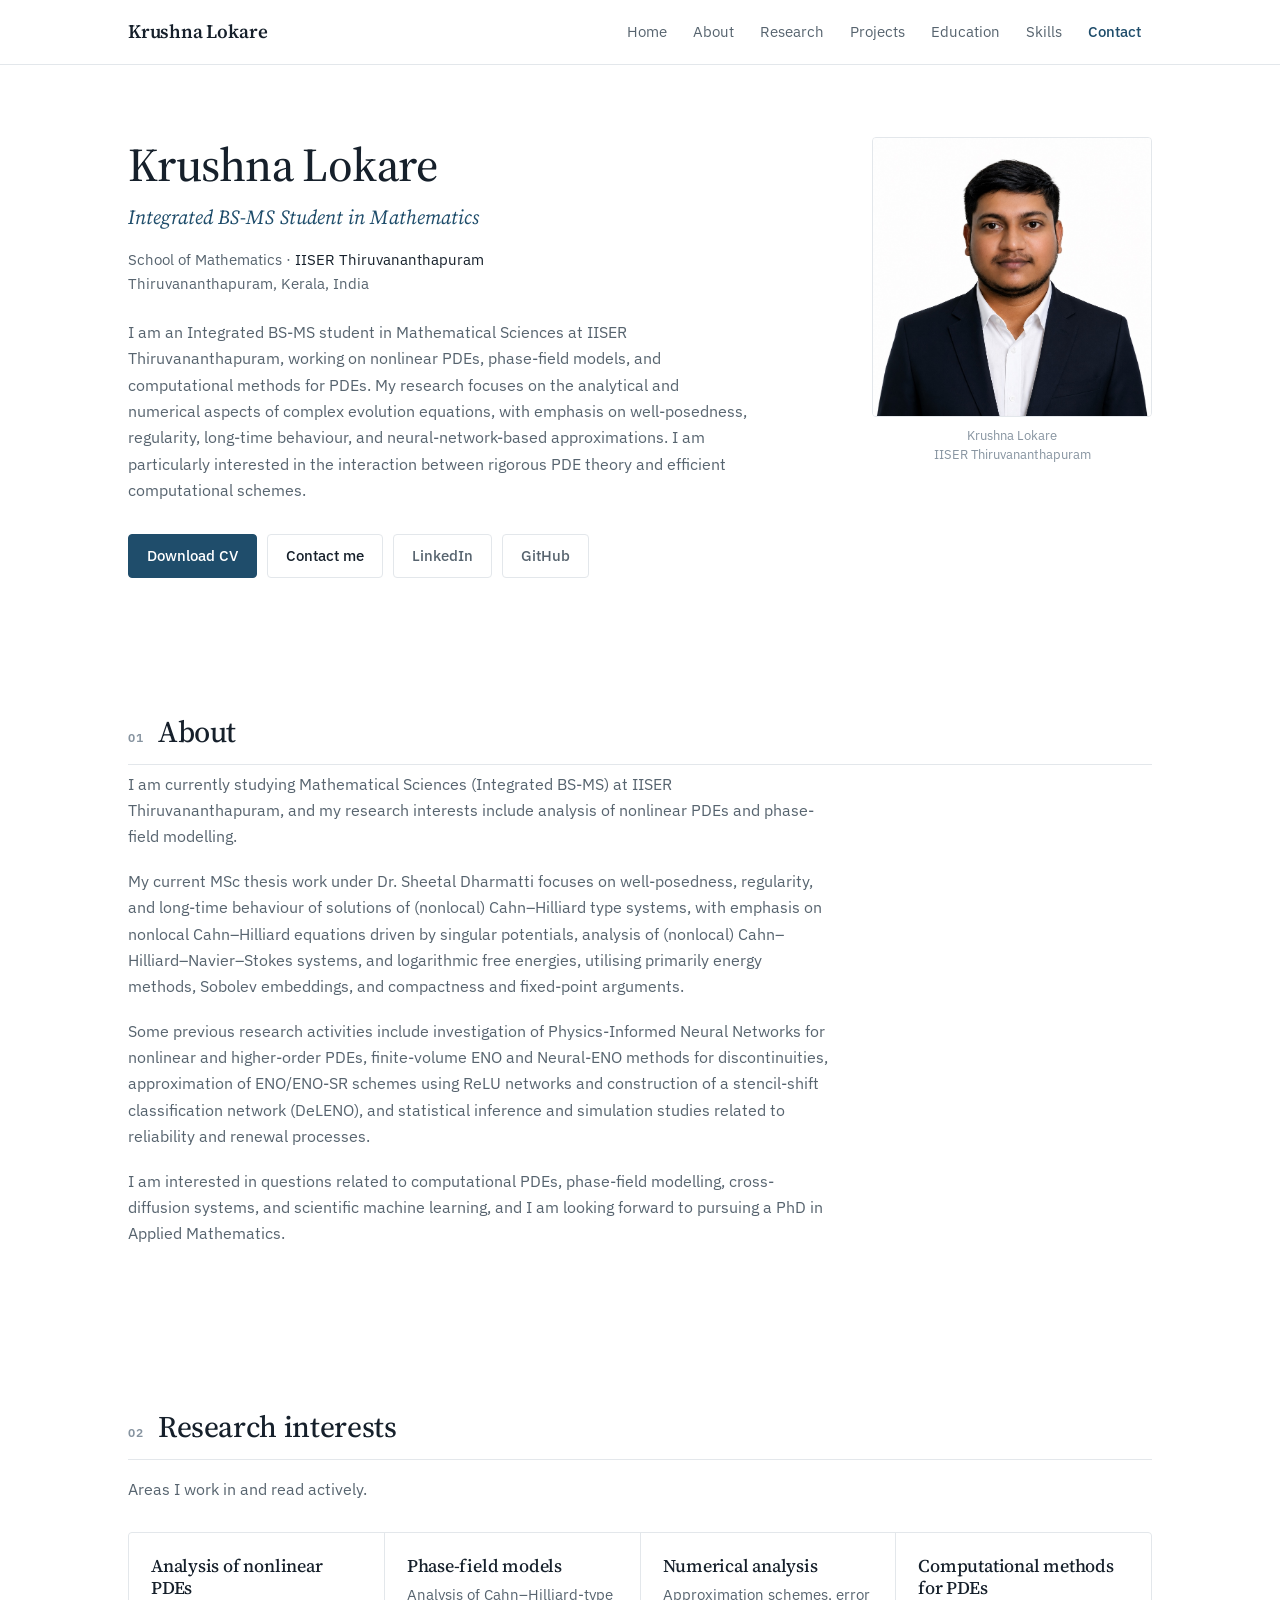
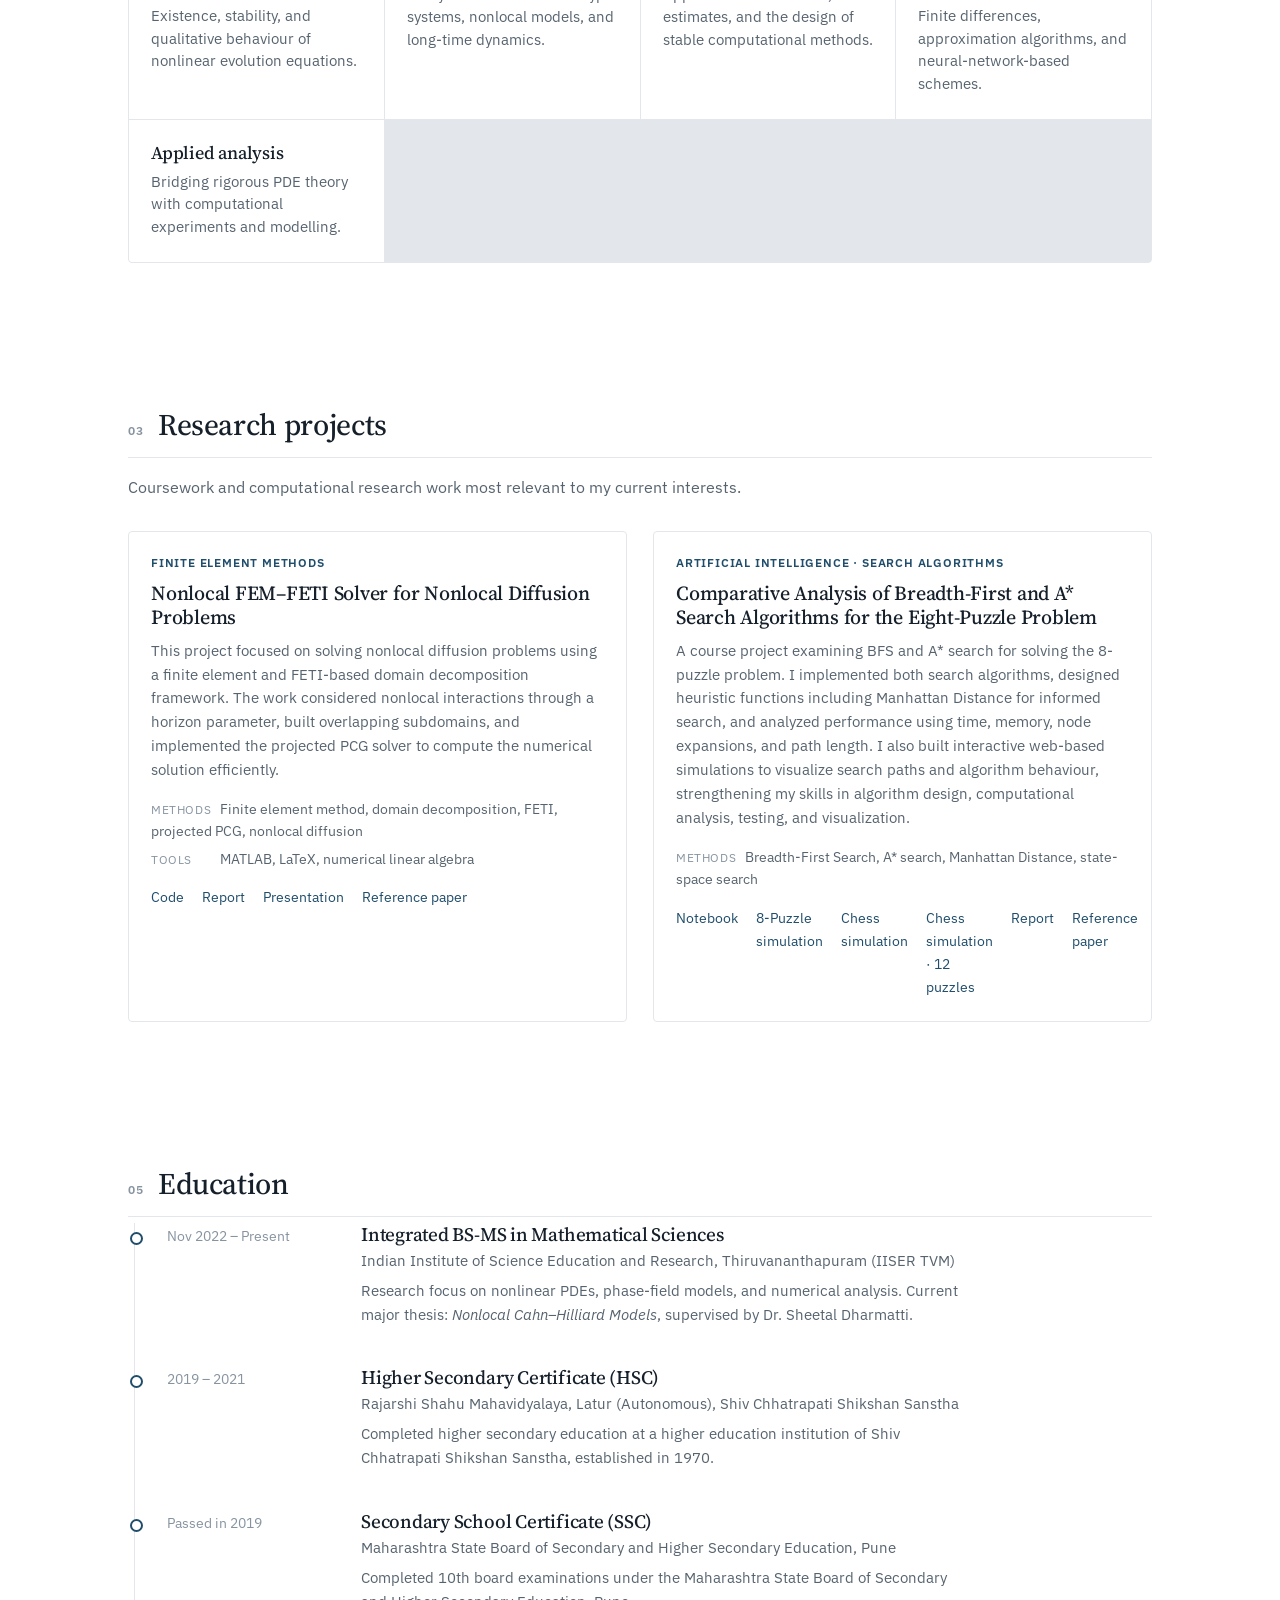
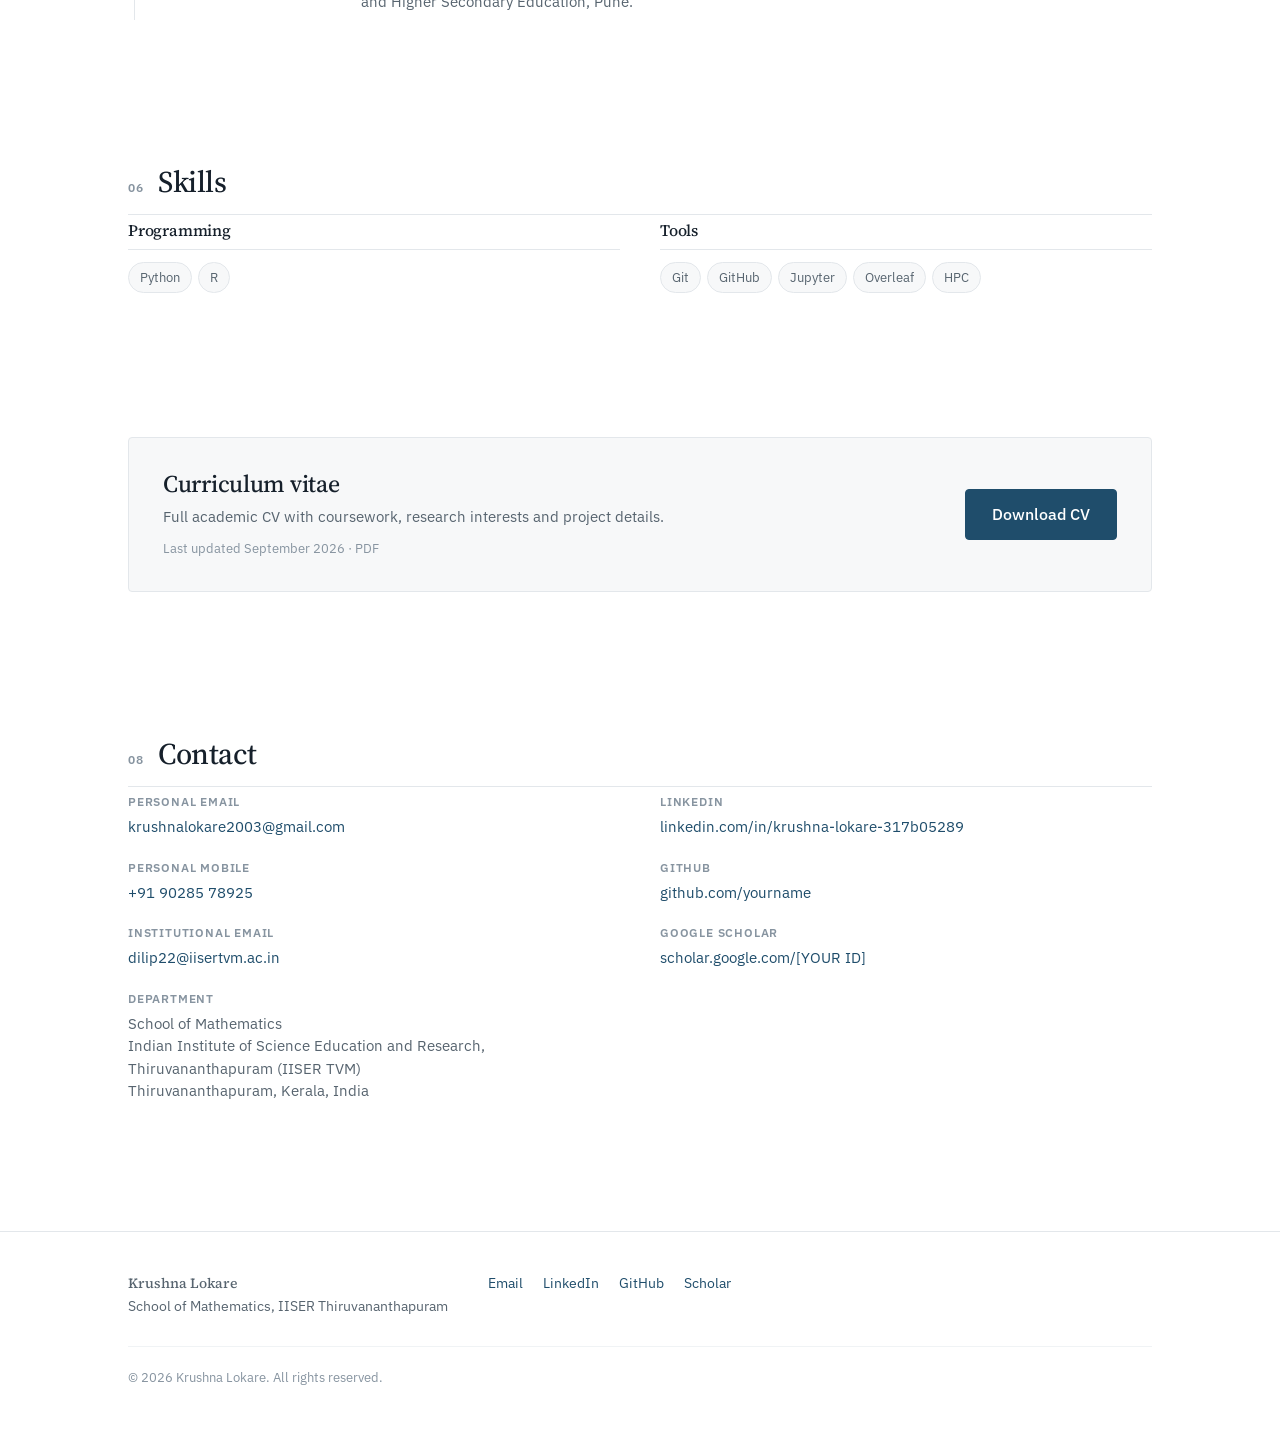
==== commit 28501d72: "Add AI search algorithms course project" ====
--- a/index.html
+++ b/index.html
@@ -186,6 +186,30 @@
       </div>
     </article>
 
+    <article class="project">
+      <div class="project-body">
+        <p class="project-area">Artificial intelligence · Search algorithms</p>
+        <h3>Comparative Analysis of Breadth-First and A* Search Algorithms for the Eight-Puzzle Problem</h3>
+        <p class="project-desc">
+          A course project examining BFS and A* search for solving the 8-puzzle problem.
+          I implemented both search algorithms, designed heuristic functions including Manhattan
+          Distance for informed search, and analyzed performance using time, memory, node expansions,
+          and path length. I also built interactive web-based simulations to visualize search paths
+          and algorithm behaviour, strengthening my skills in algorithm design, computational analysis,
+          testing, and visualization.
+        </p>
+        <p class="project-meta"><span>Methods</span> Breadth-First Search, A* search, Manhattan Distance, state-space search</p>
+        <p class="project-links">
+          <a href="https://colab.research.google.com/drive/1Yg9F1ZdR2LPsBCD6_m63ev4KW_FhINOd?usp=share_link" target="_blank" rel="noopener">Notebook</a>
+          <a href="https://drive.google.com/file/d/1QadVWL-oLhhuJeJ0aKXdvl6JDnBZ3uUX/view?usp=share_link" target="_blank" rel="noopener">8-Puzzle simulation</a>
+          <a href="https://drive.google.com/file/d/1o6wnCtPLSXBGQRHqjAch8jeAXN-St9q9/view?usp=share_link" target="_blank" rel="noopener">Chess simulation</a>
+          <a href="https://drive.google.com/file/d/1pZ0N3pWd4TnY88q8pTro7PaELd8OuTZ2/view?usp=share_link" target="_blank" rel="noopener">Chess simulation · 12 puzzles</a>
+          <a href="assets/ai-project-report.pdf" target="_blank" rel="noopener">Report</a>
+          <a href="assets/ai-project-reference.pdf" target="_blank" rel="noopener">Reference paper</a>
+        </p>
+      </div>
+    </article>
+
   </div>
 </section>
 
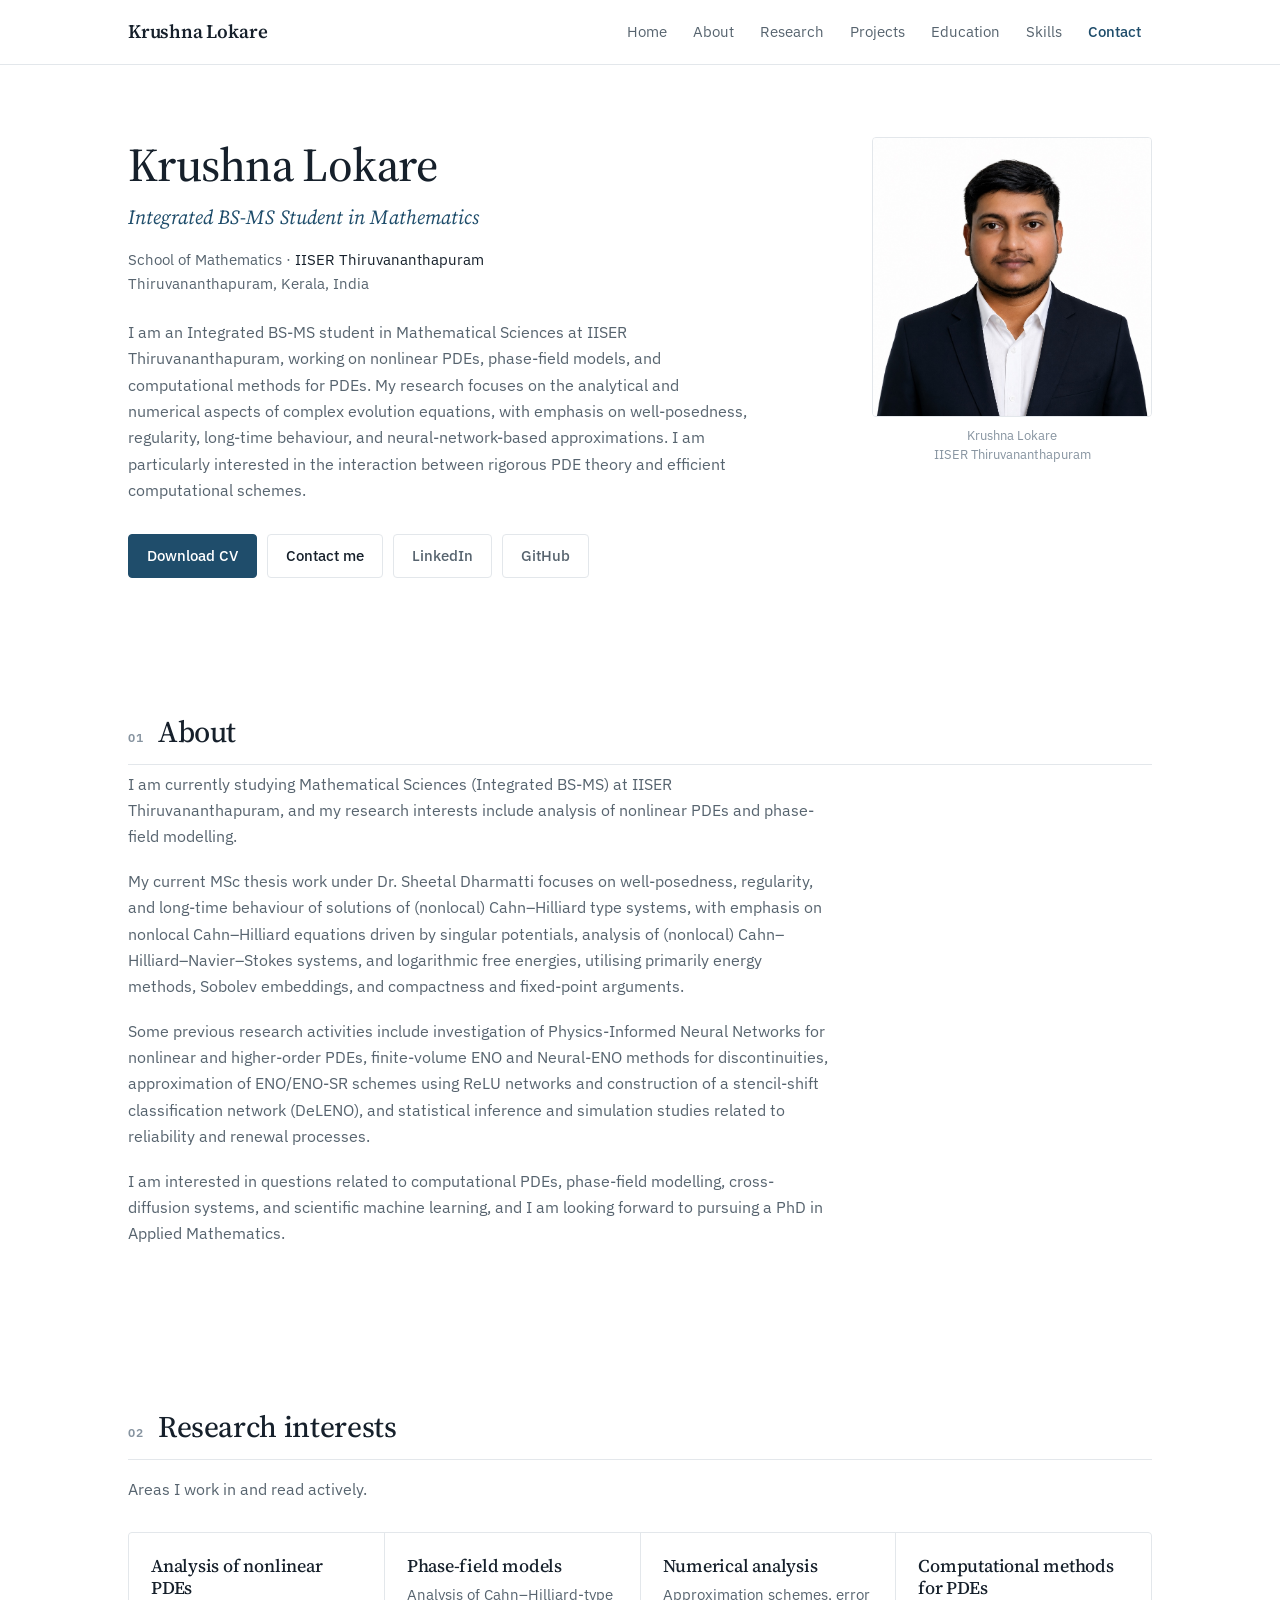
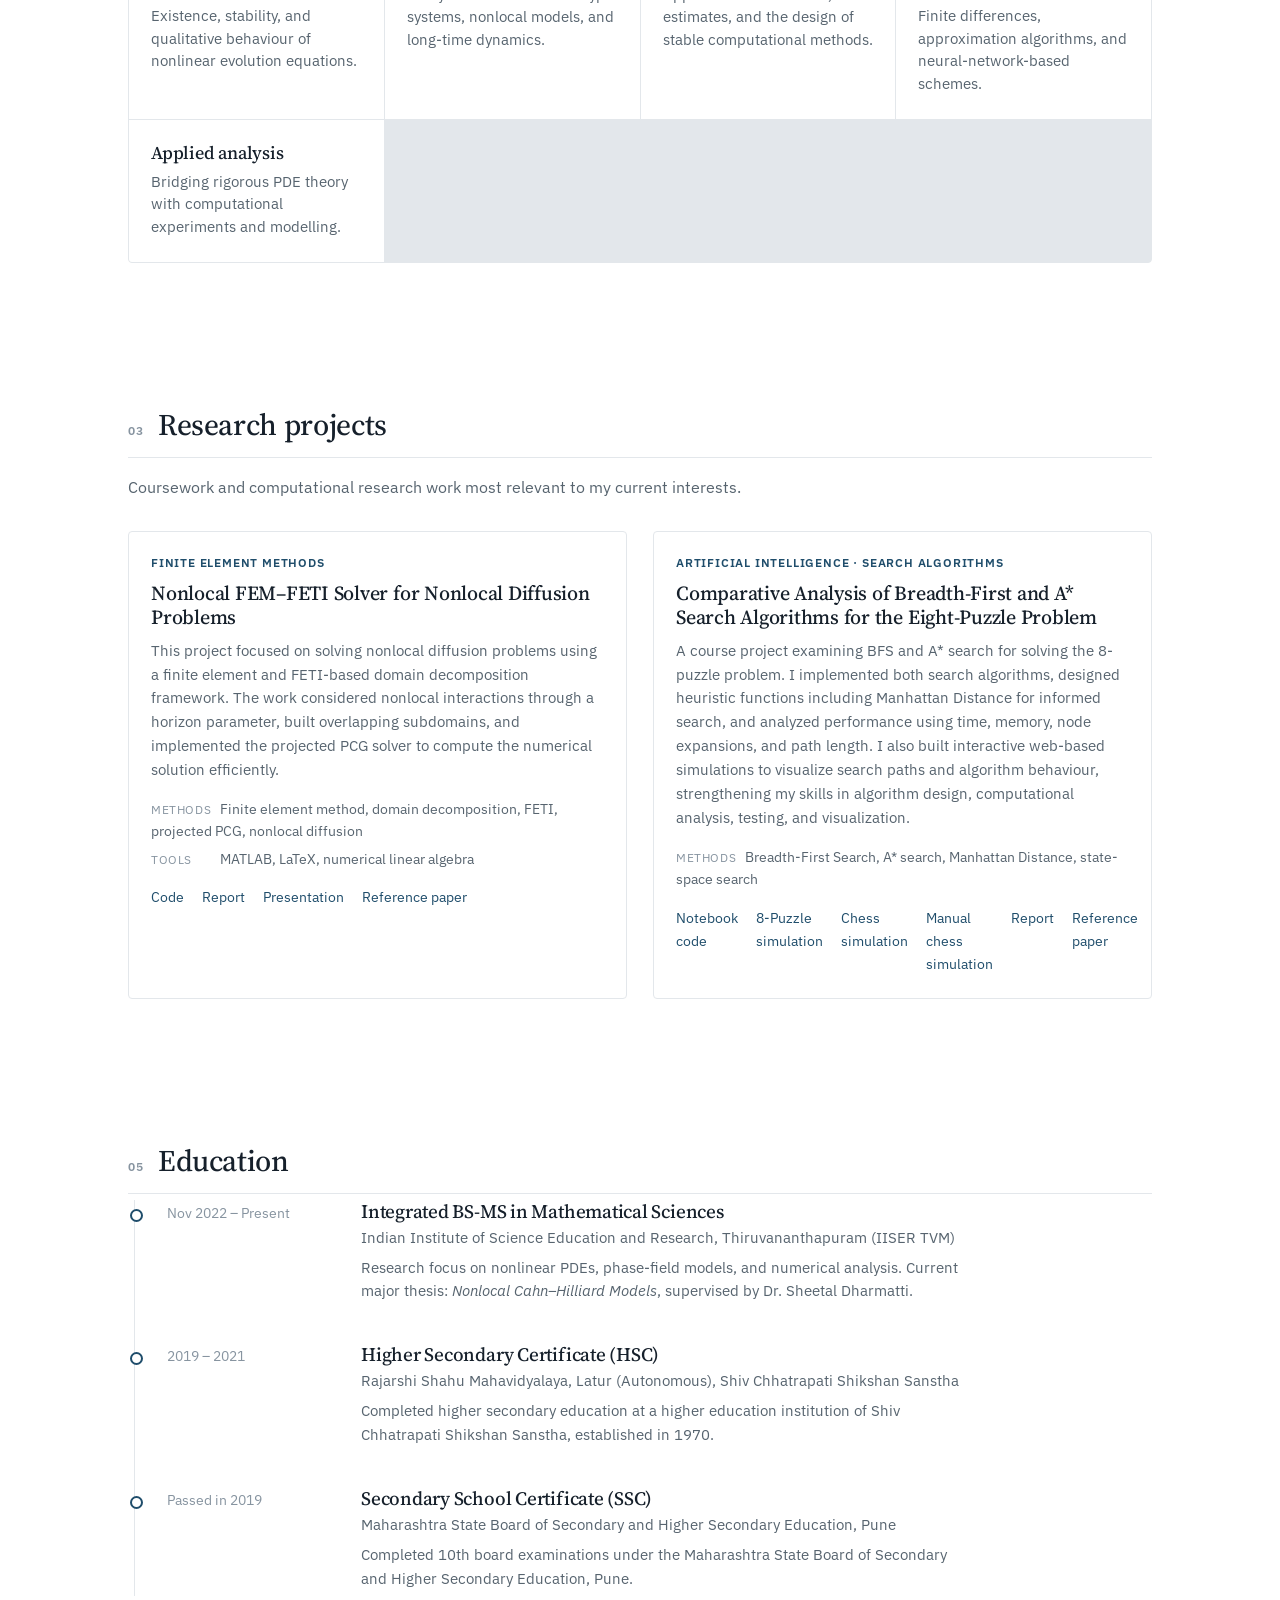
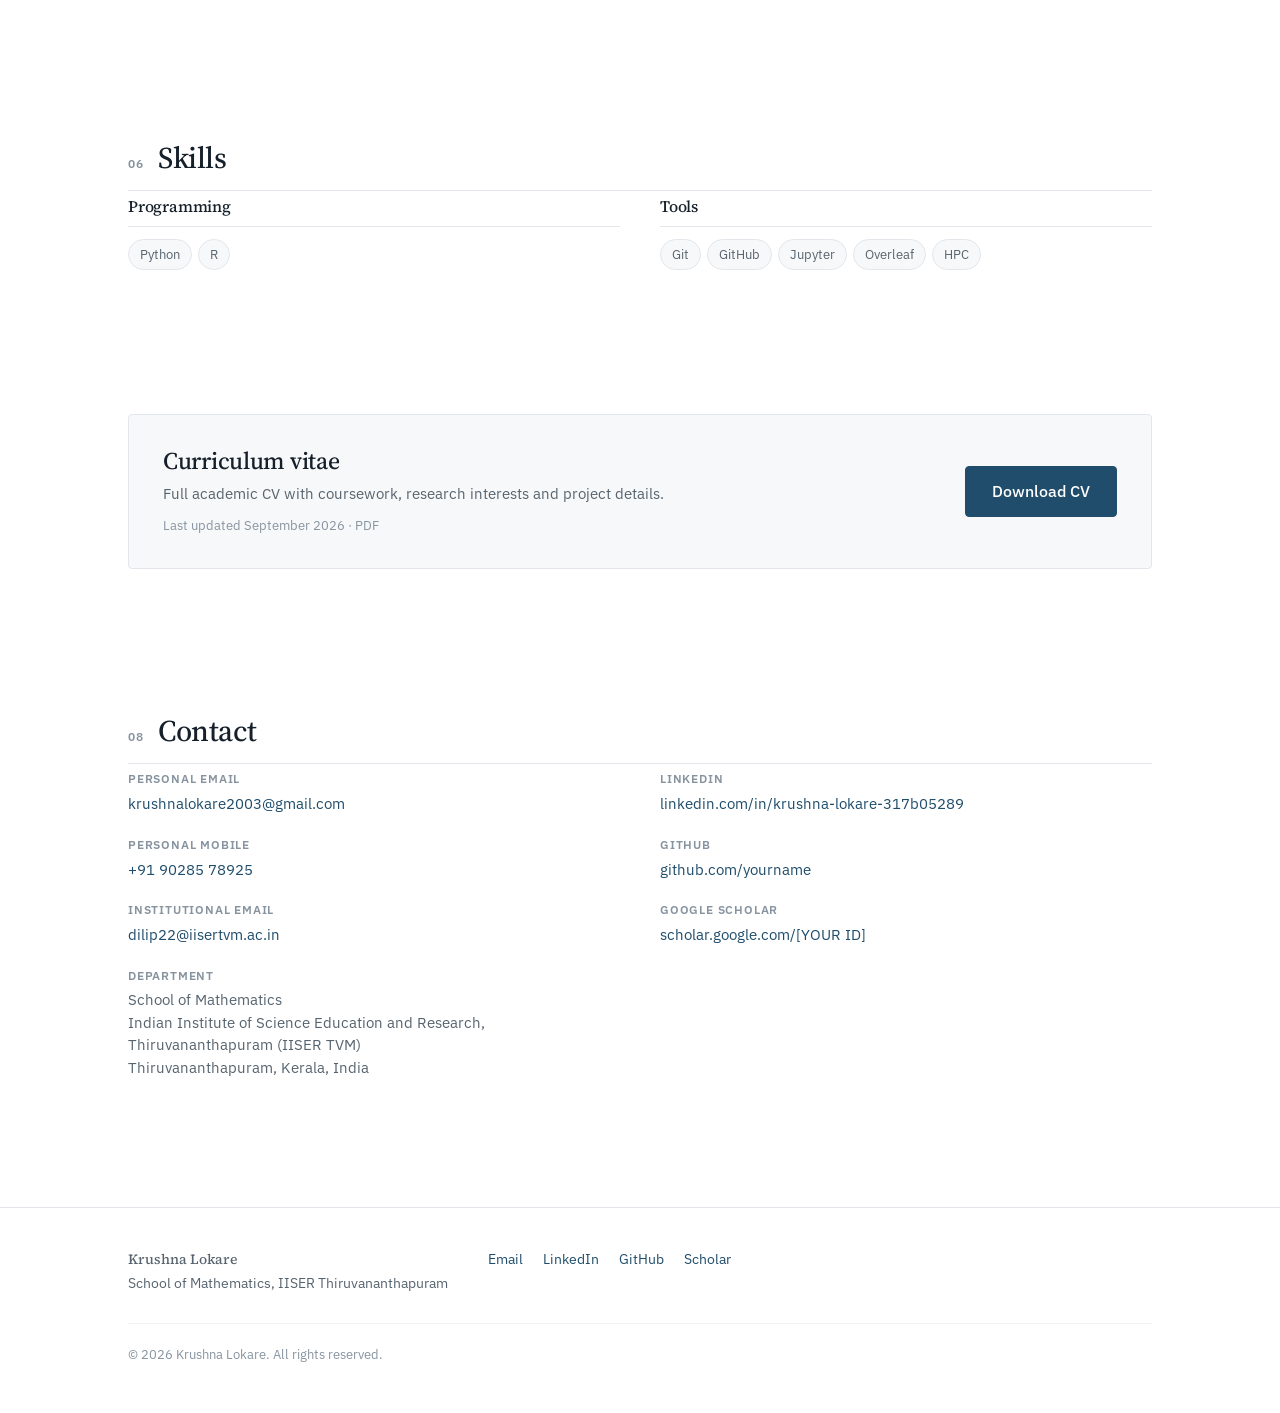
==== commit f30432f4: "Fix AI project simulation links" ====
--- a/index.html
+++ b/index.html
@@ -200,10 +200,10 @@
         </p>
         <p class="project-meta"><span>Methods</span> Breadth-First Search, A* search, Manhattan Distance, state-space search</p>
         <p class="project-links">
-          <a href="https://colab.research.google.com/drive/1Yg9F1ZdR2LPsBCD6_m63ev4KW_FhINOd?usp=share_link" target="_blank" rel="noopener">Notebook</a>
-          <a href="https://drive.google.com/file/d/1QadVWL-oLhhuJeJ0aKXdvl6JDnBZ3uUX/view?usp=share_link" target="_blank" rel="noopener">8-Puzzle simulation</a>
-          <a href="https://drive.google.com/file/d/1o6wnCtPLSXBGQRHqjAch8jeAXN-St9q9/view?usp=share_link" target="_blank" rel="noopener">Chess simulation</a>
-          <a href="https://drive.google.com/file/d/1pZ0N3pWd4TnY88q8pTro7PaELd8OuTZ2/view?usp=share_link" target="_blank" rel="noopener">Chess simulation · 12 puzzles</a>
+          <a href="assets/puzzlesolver.ipynb" target="_blank" rel="noopener">Notebook code</a>
+          <a href="assets/puzzle-olver.html" target="_blank" rel="noopener">8-Puzzle simulation</a>
+          <a href="assets/chess-puzzle-solver.html" target="_blank" rel="noopener">Chess simulation</a>
+          <a href="assets/manual-chess-puzzle-solver.html" target="_blank" rel="noopener">Manual chess simulation</a>
           <a href="assets/ai-project-report.pdf" target="_blank" rel="noopener">Report</a>
           <a href="assets/ai-project-reference.pdf" target="_blank" rel="noopener">Reference paper</a>
         </p>
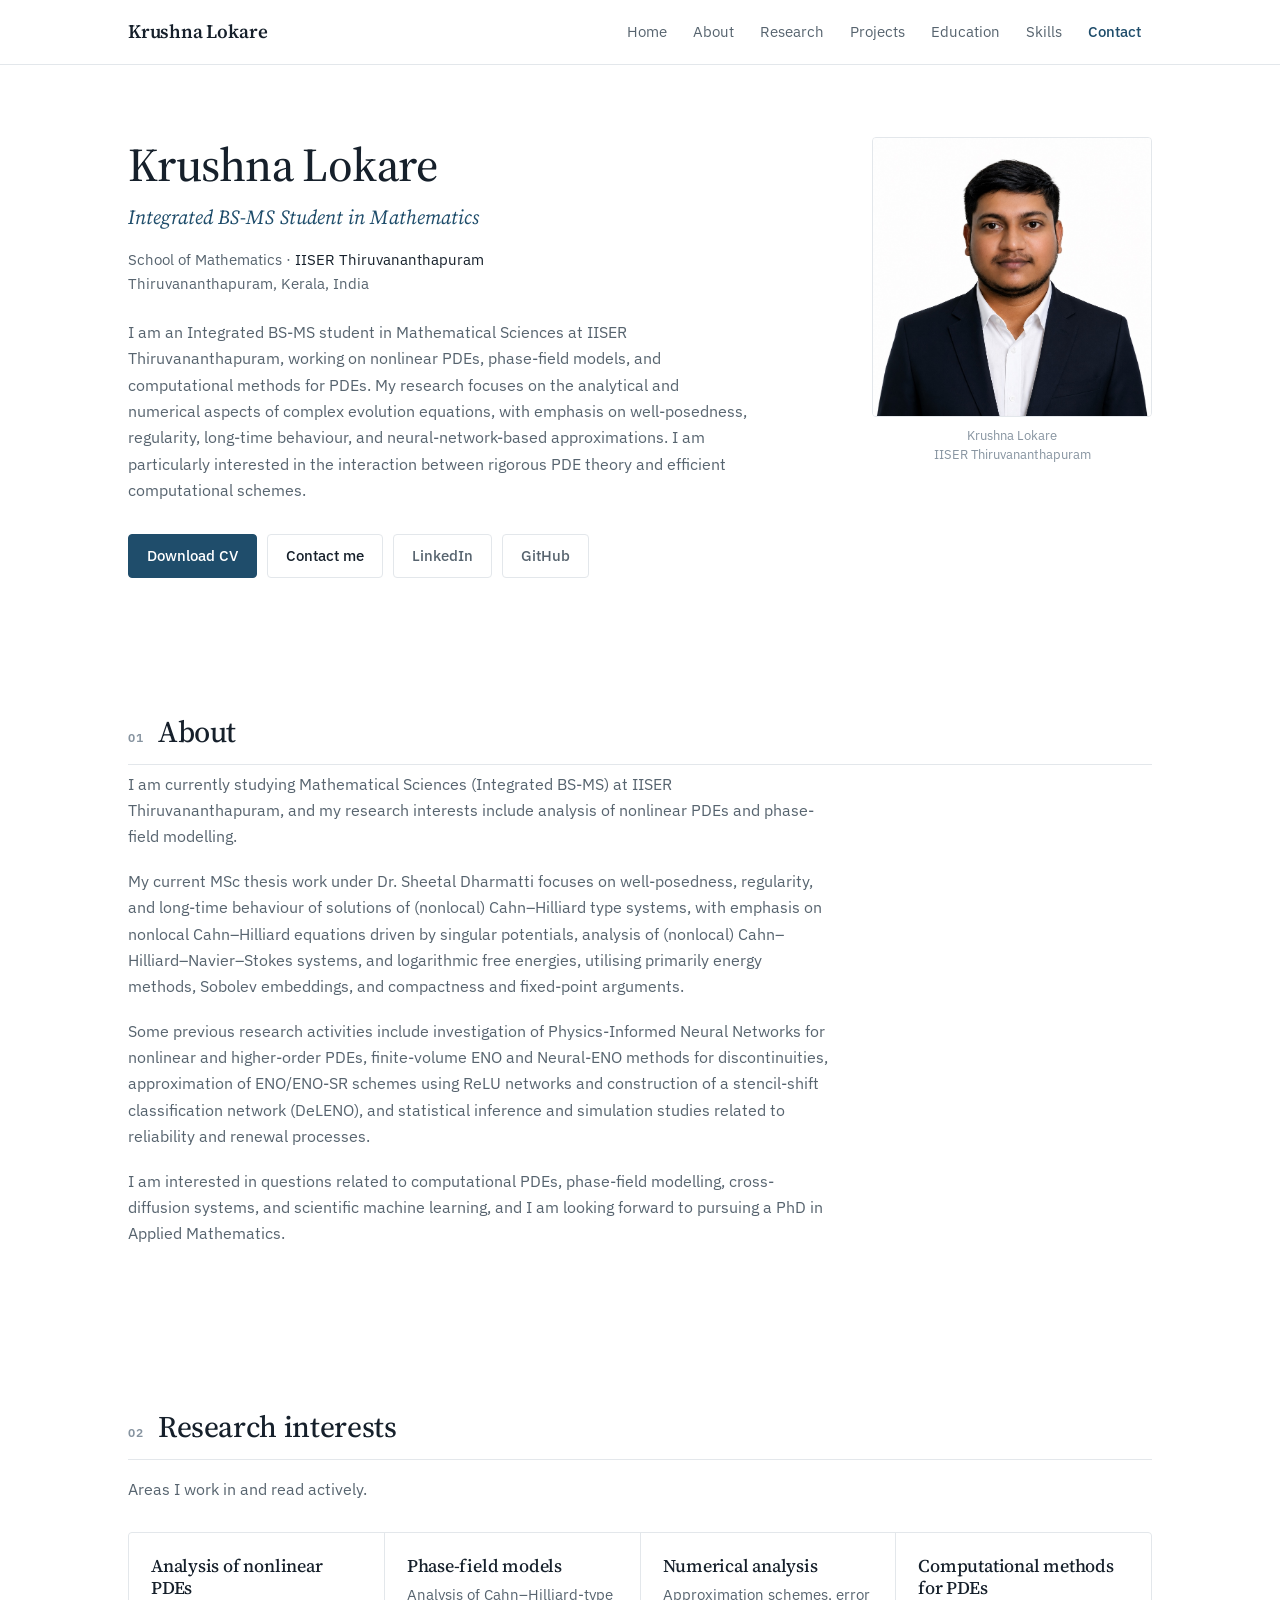
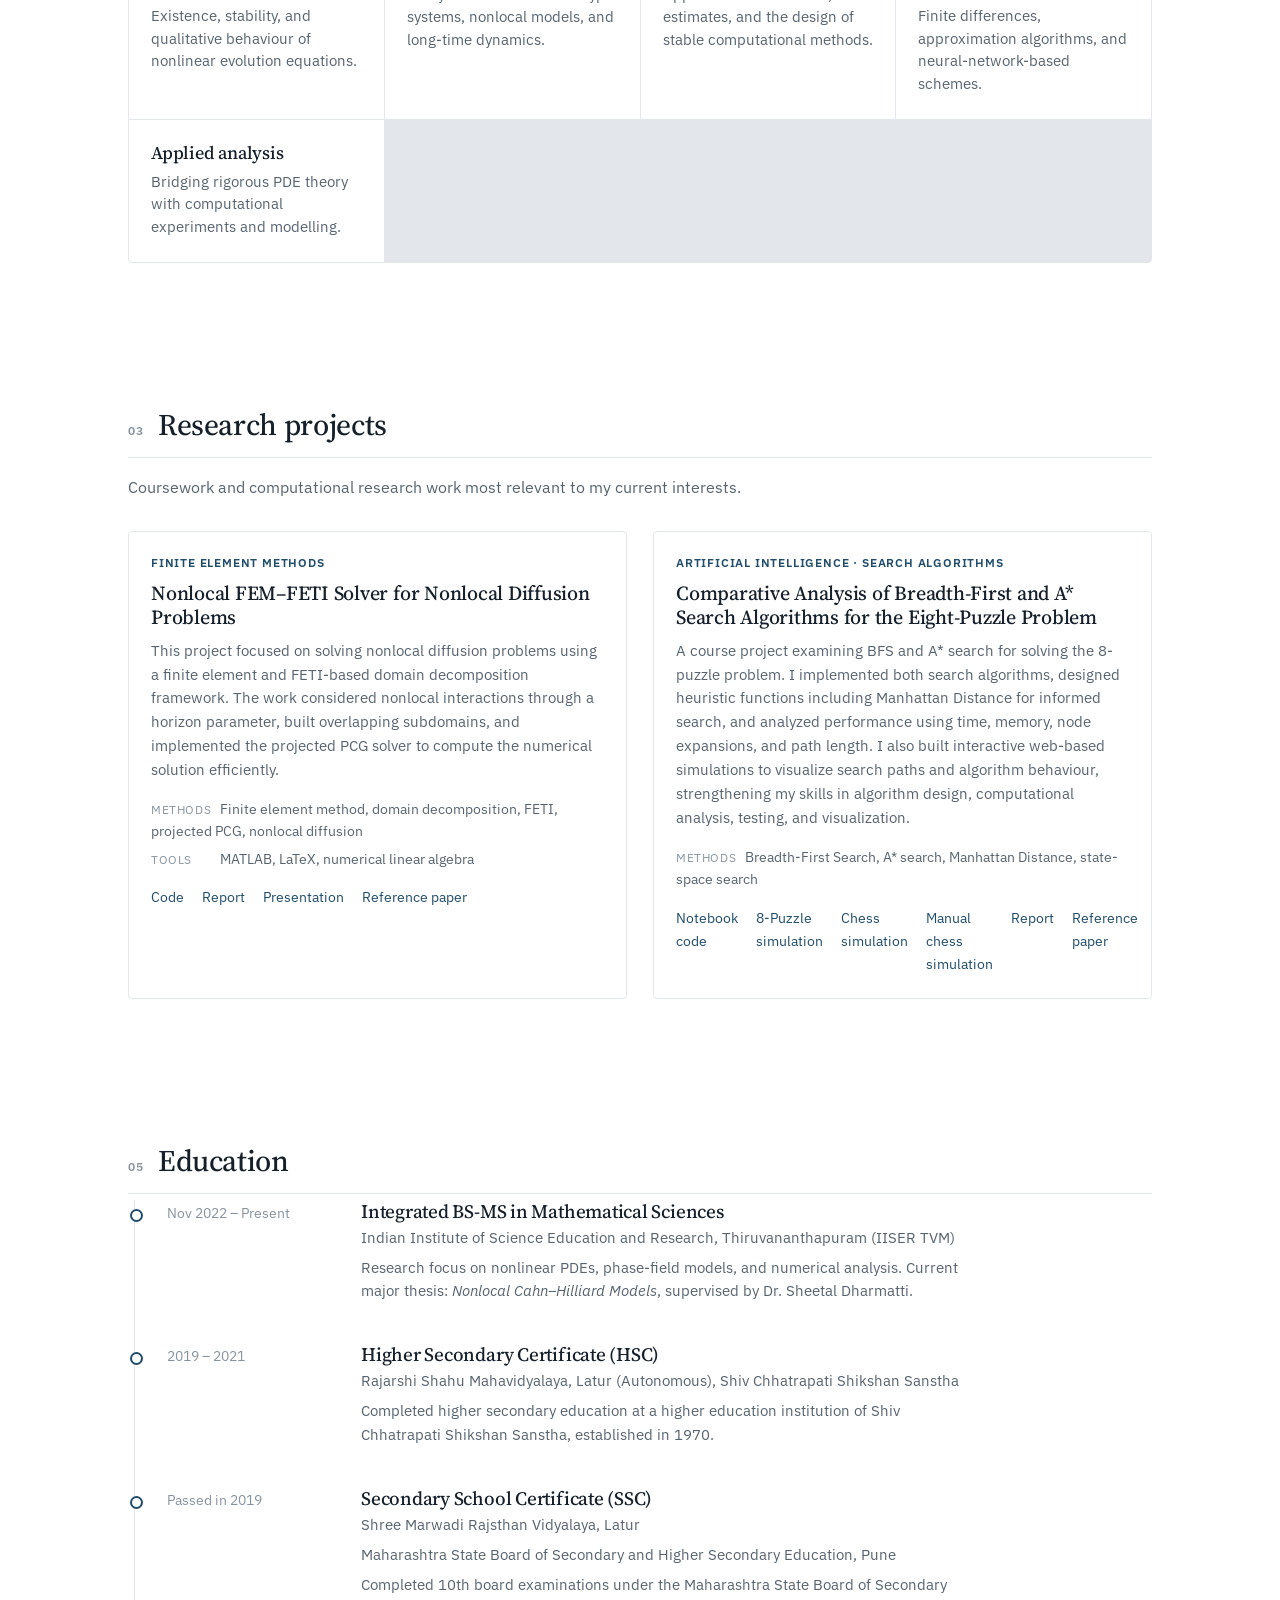
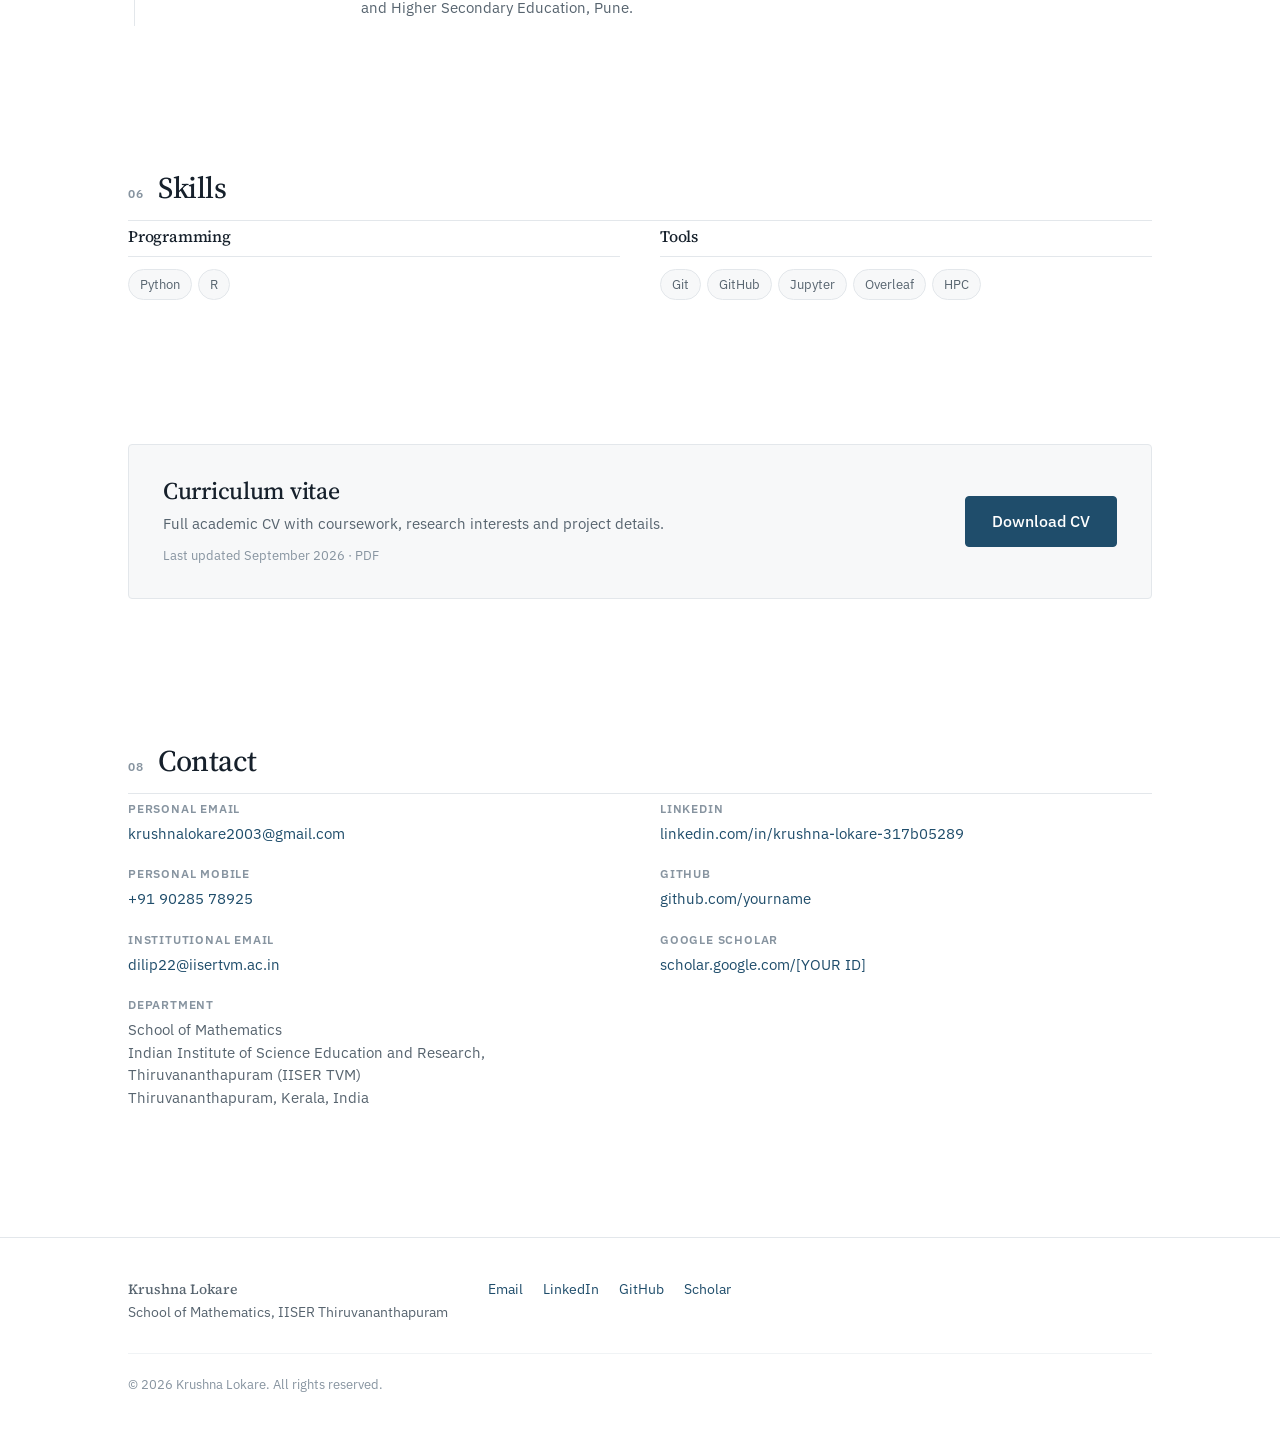
==== commit 74f1e61a: "Add SSC school name" ====
--- a/index.html
+++ b/index.html
@@ -239,7 +239,8 @@
       <div class="tl-when">Passed in 2019</div>
       <div class="tl-what">
         <h3>Secondary School Certificate (SSC)</h3>
-        <p class="tl-org">Maharashtra State Board of Secondary and Higher Secondary Education, Pune</p>
+        <p class="tl-org">Shree Marwadi Rajsthan Vidyalaya, Latur</p>
+        <p>Maharashtra State Board of Secondary and Higher Secondary Education, Pune</p>
         <p>Completed 10th board examinations under the Maharashtra State Board of Secondary and Higher Secondary Education, Pune.</p>
       </div>
     </li>
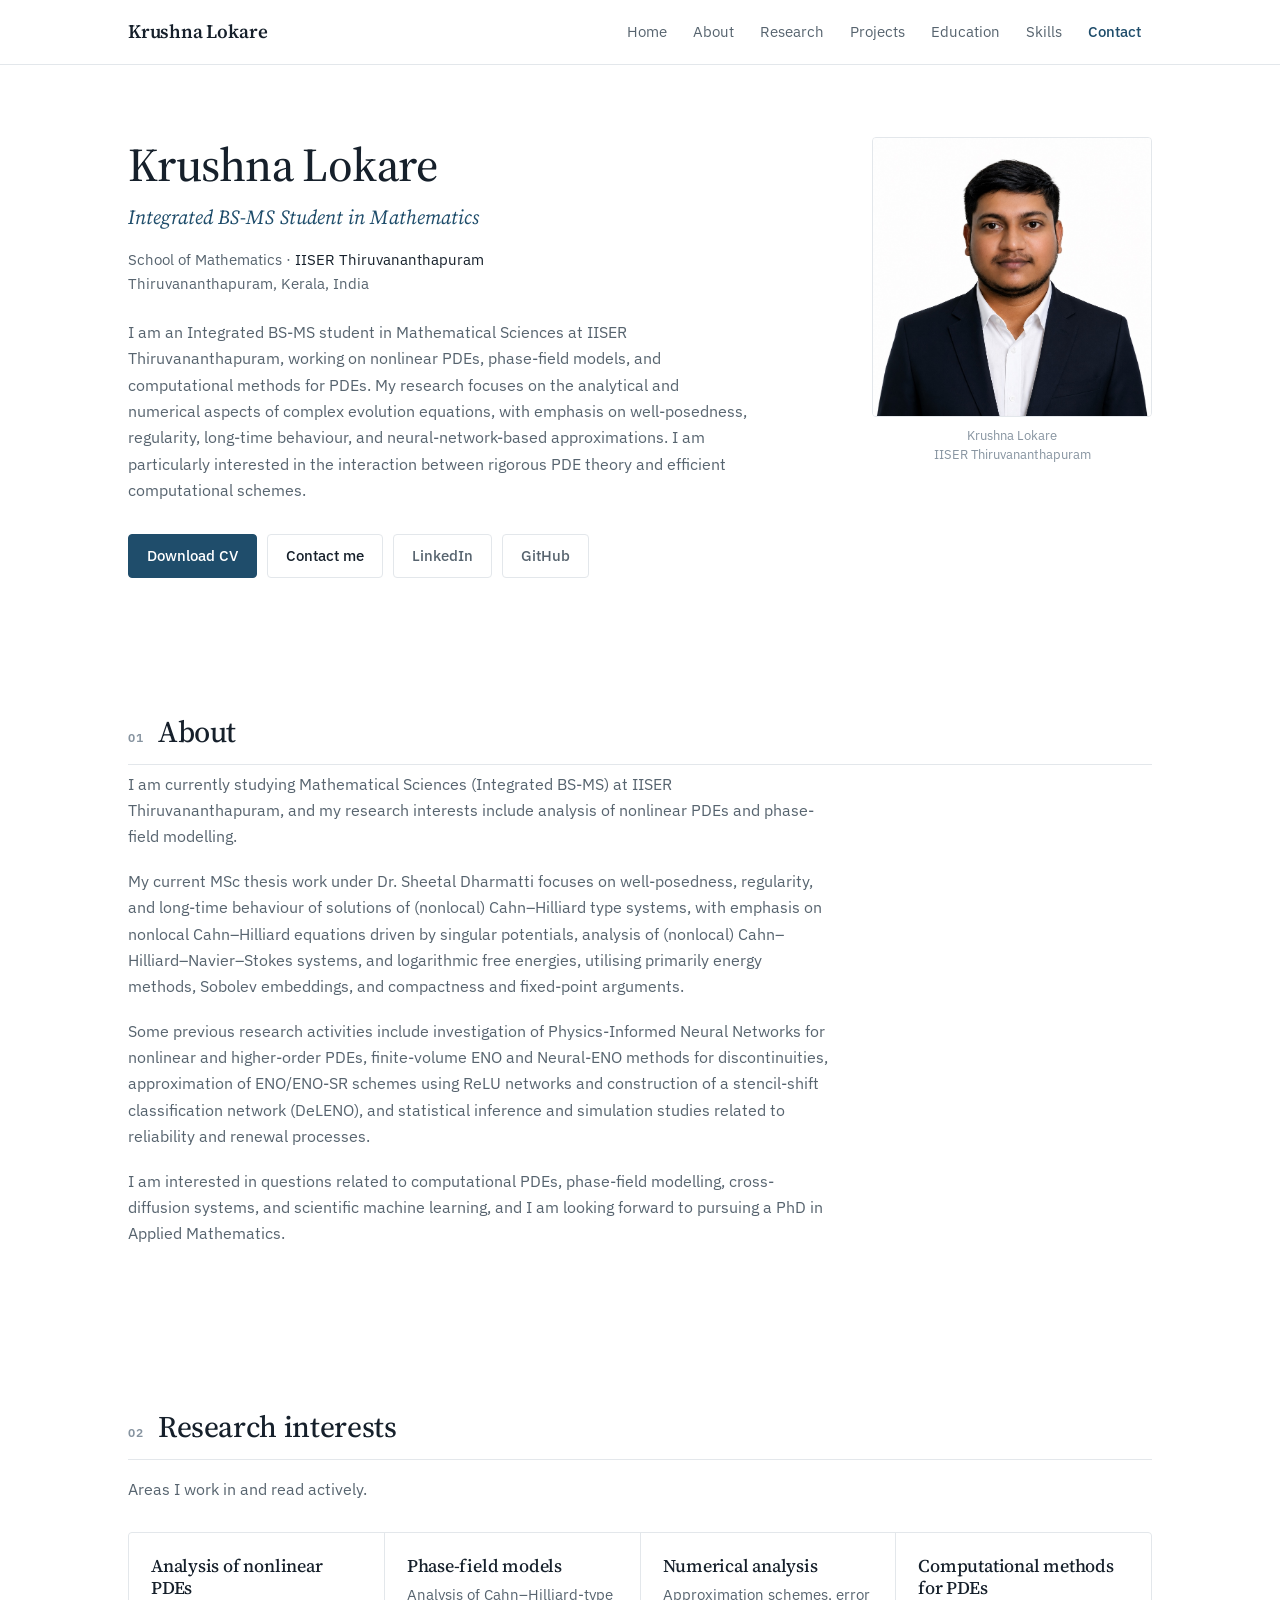
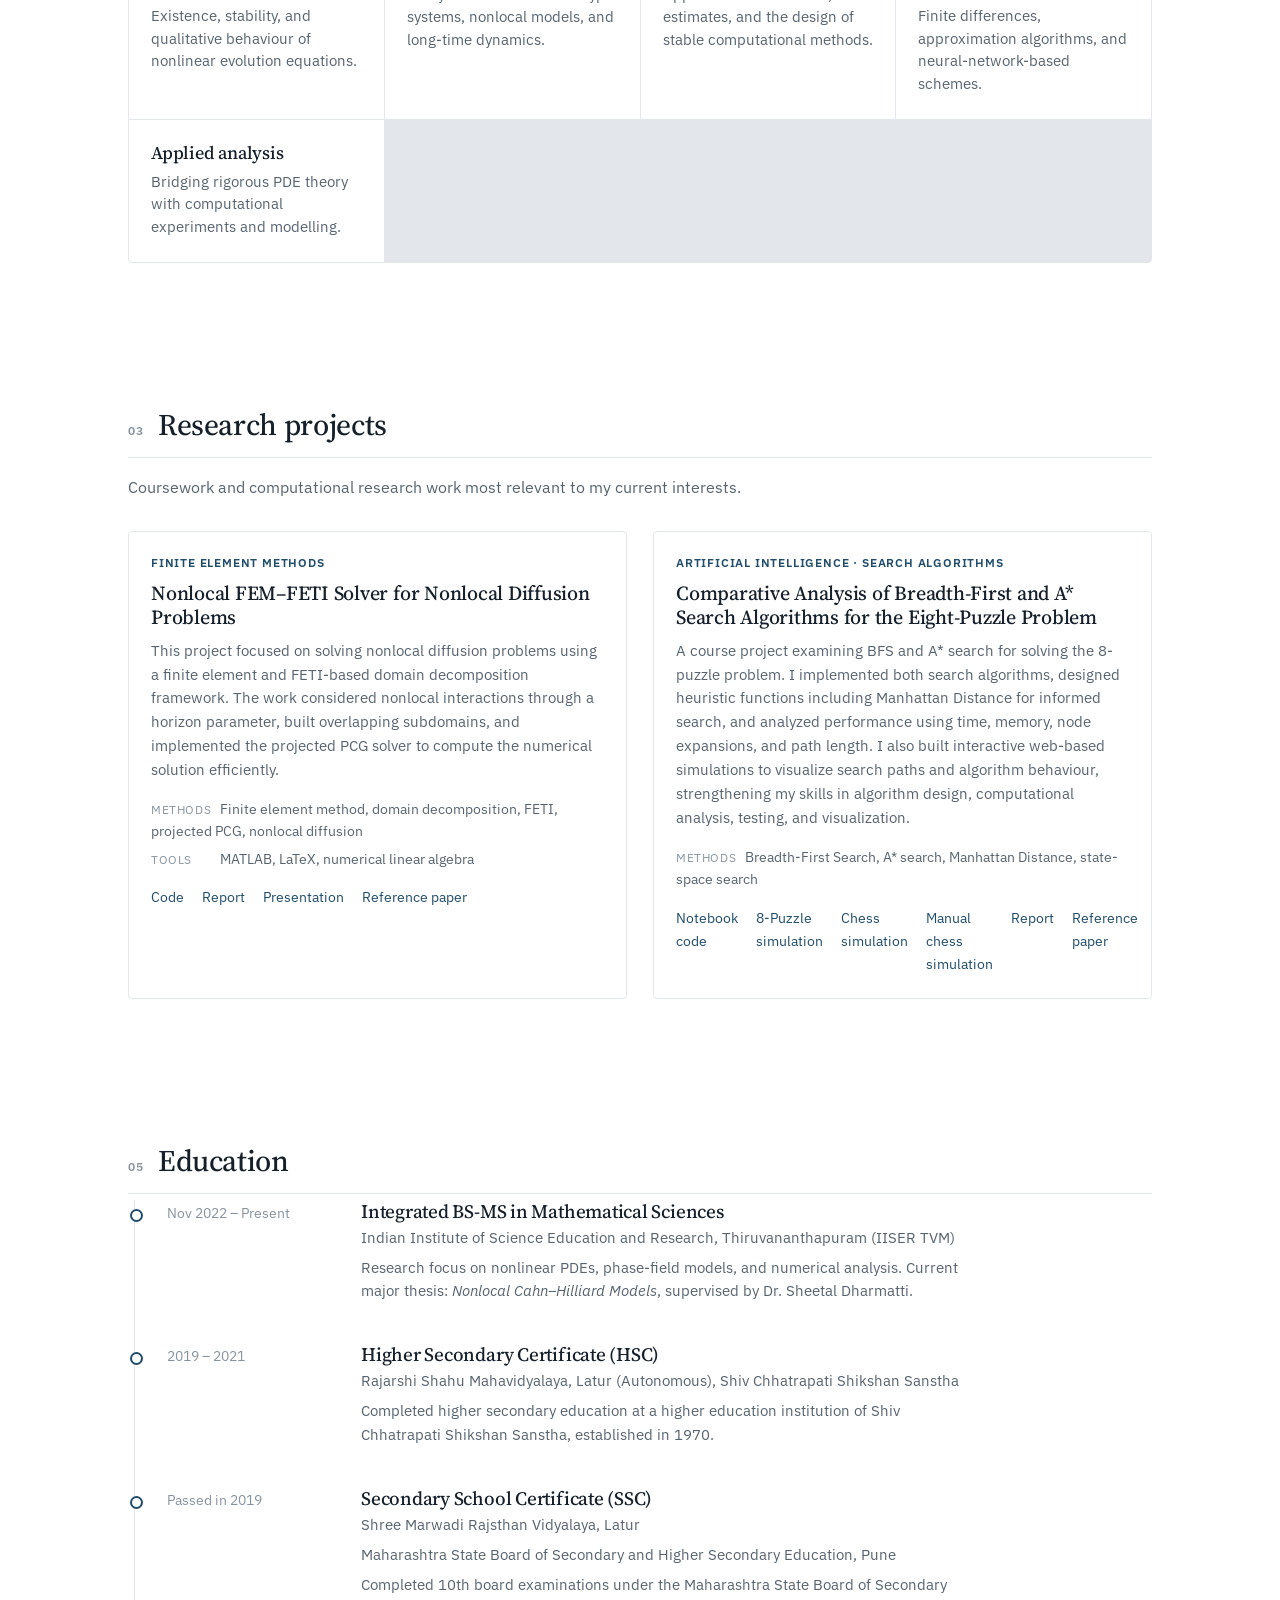
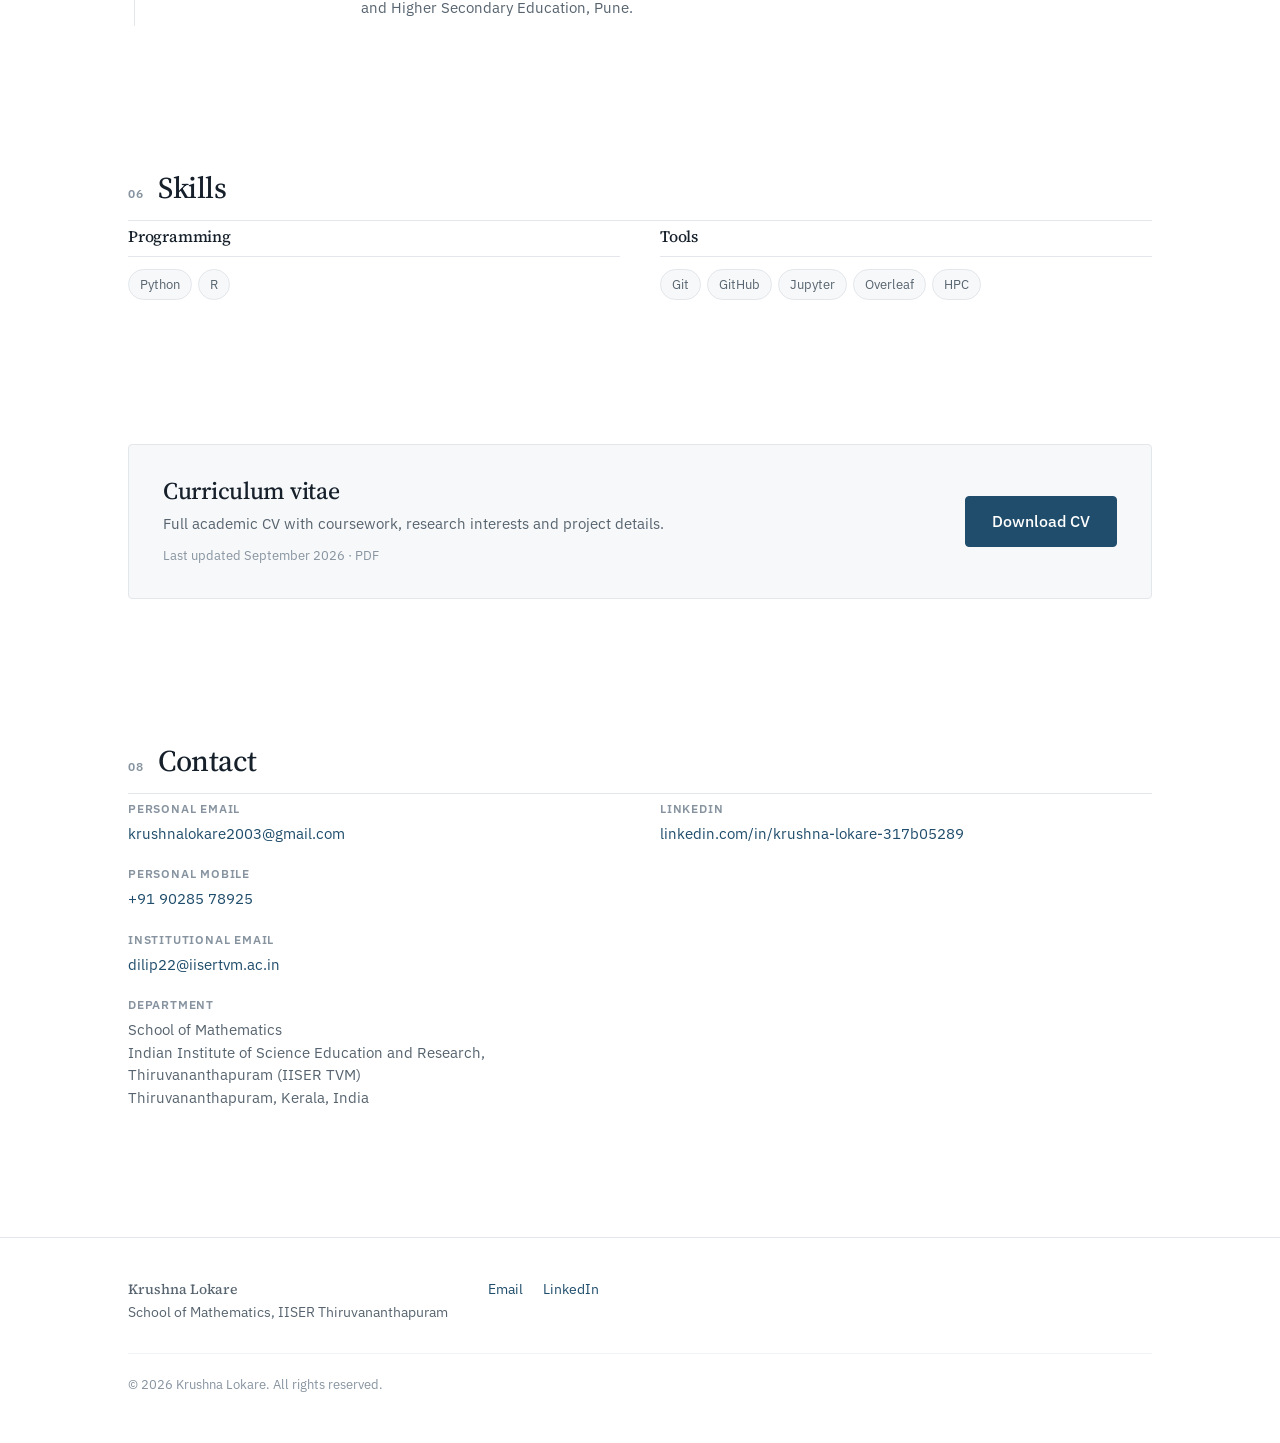
==== commit 8dde8233: "Remove GitHub and Scholar contact links" ====
--- a/index.html
+++ b/index.html
@@ -300,12 +300,6 @@
     <dl class="contact-list">
       <dt>LinkedIn</dt>
       <dd><a href="https://www.linkedin.com/in/krushna-lokare-317b05289/" target="_blank" rel="noopener">linkedin.com/in/krushna-lokare-317b05289</a></dd>
-
-      <dt>GitHub</dt>
-      <dd><a href="https://github.com/yourname" target="_blank" rel="noopener">github.com/yourname</a></dd>
-
-      <dt>Google Scholar</dt>
-      <dd><a href="https://scholar.google.com/citations?user=XXXX" target="_blank" rel="noopener">scholar.google.com/[YOUR ID]</a></dd>
     </dl>
   </div>
 </section>
@@ -321,8 +315,6 @@
     <nav aria-label="Academic profiles">
       <a href="mailto:dilip22@iisertvm.ac.in">Email</a>
       <a href="https://www.linkedin.com/in/krushna-lokare-317b05289/" target="_blank" rel="noopener">LinkedIn</a>
-      <a href="https://github.com/yourname" target="_blank" rel="noopener">GitHub</a>
-      <a href="https://scholar.google.com/citations?user=XXXX" target="_blank" rel="noopener">Scholar</a>
     </nav>
     <p class="copyright">© <span id="year">2026</span> Krushna Lokare. All rights reserved.</p>
   </div>
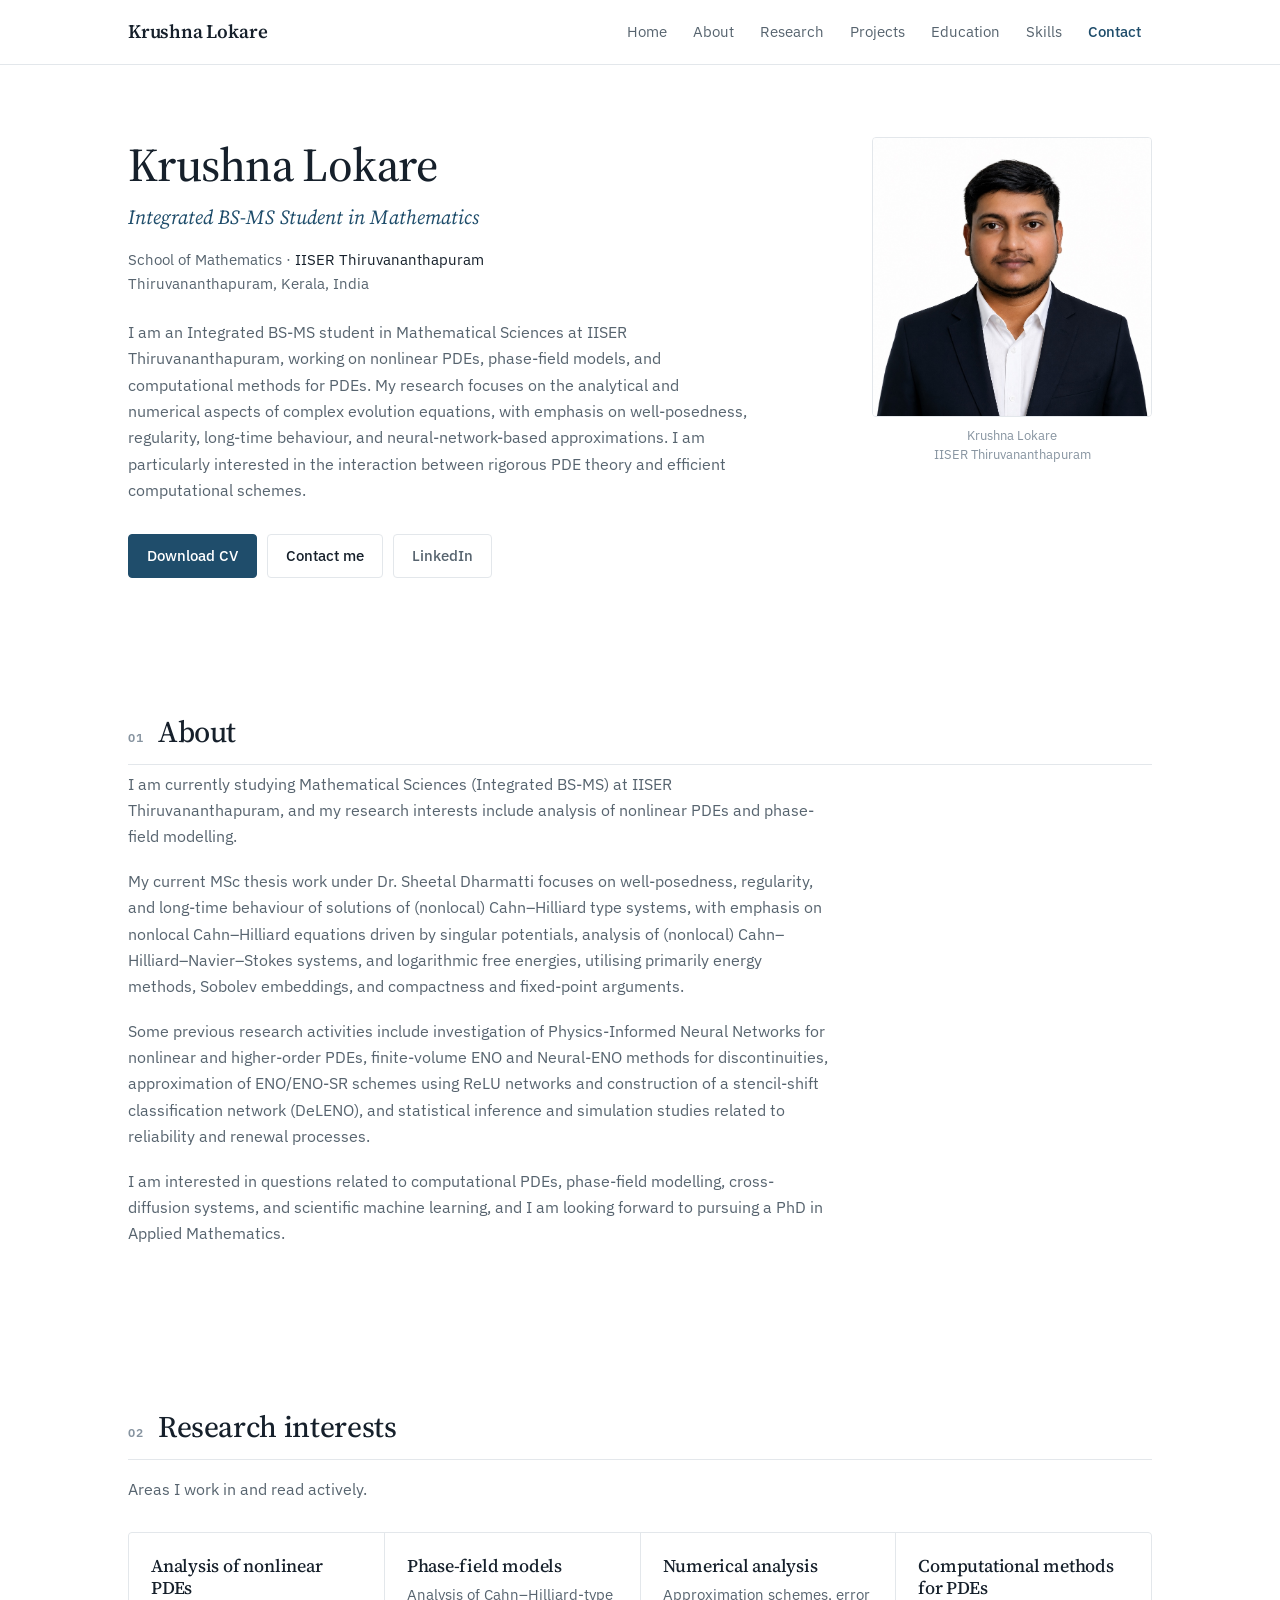
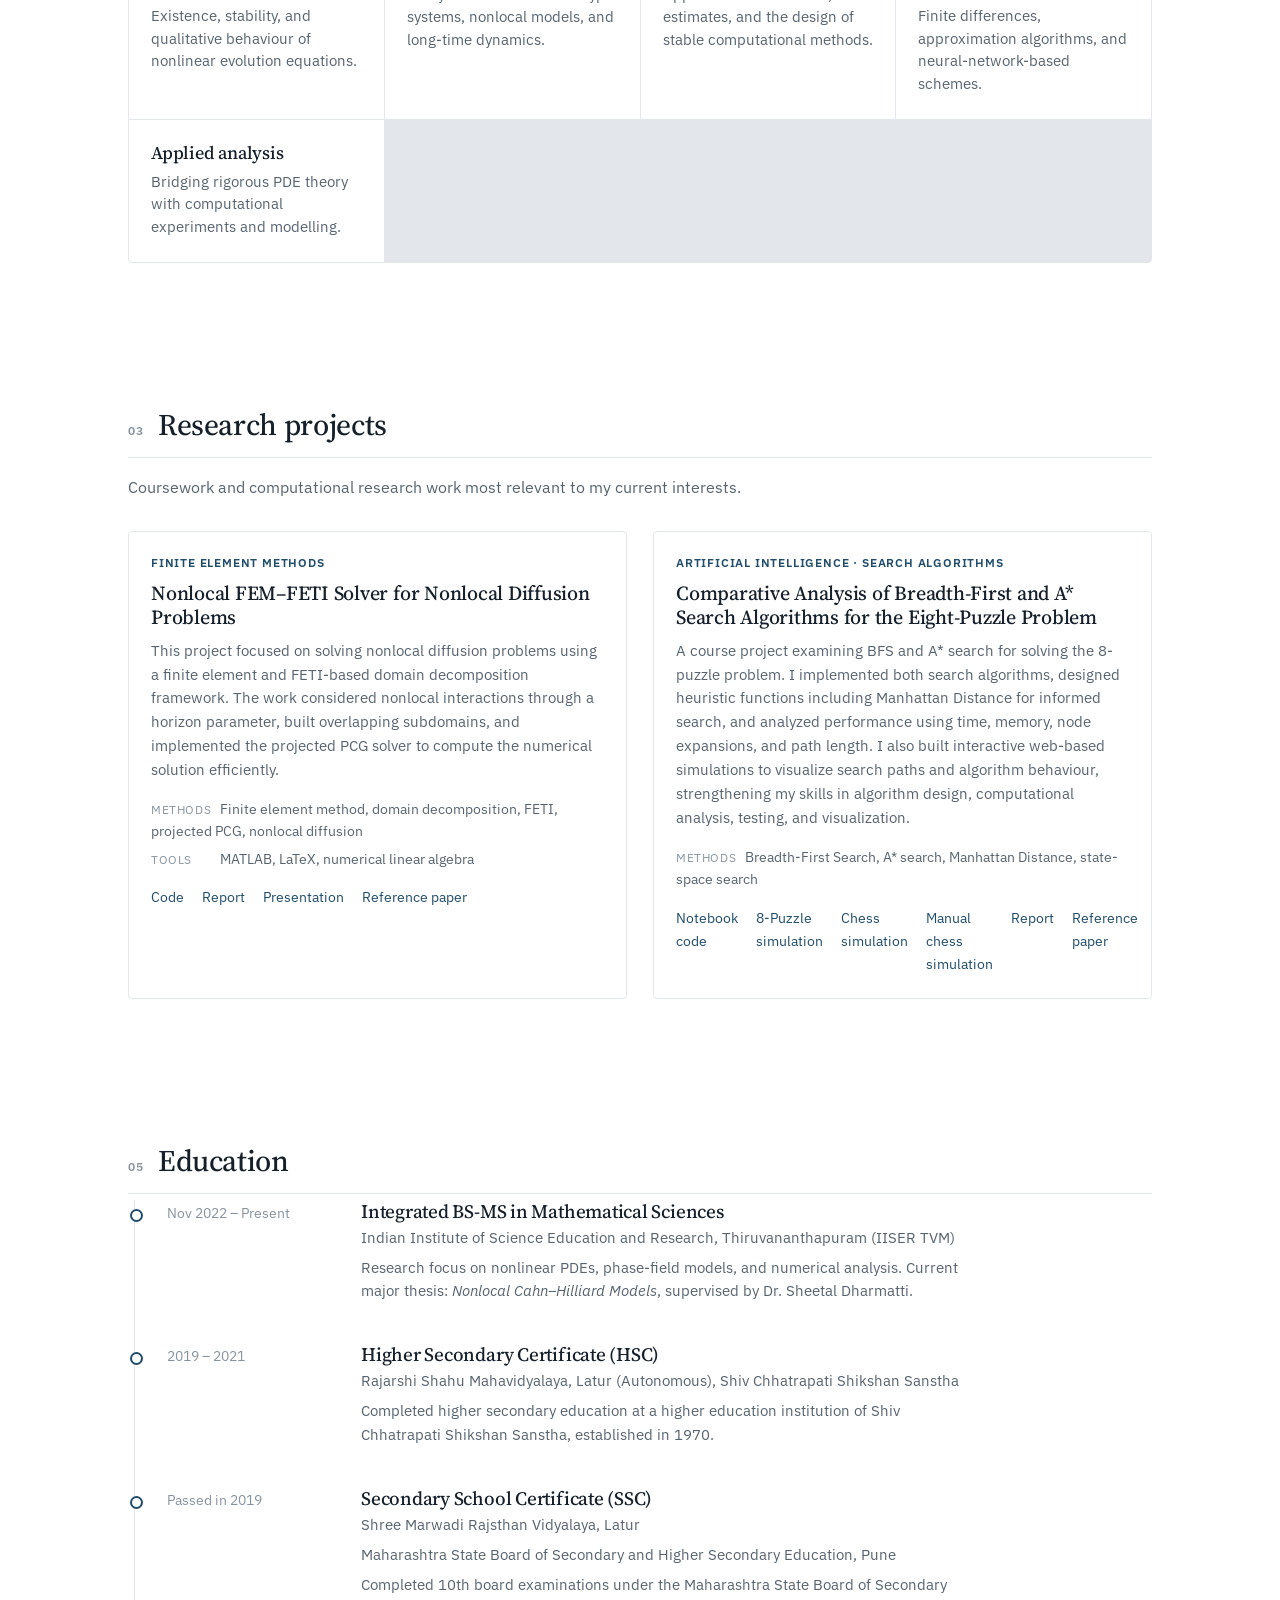
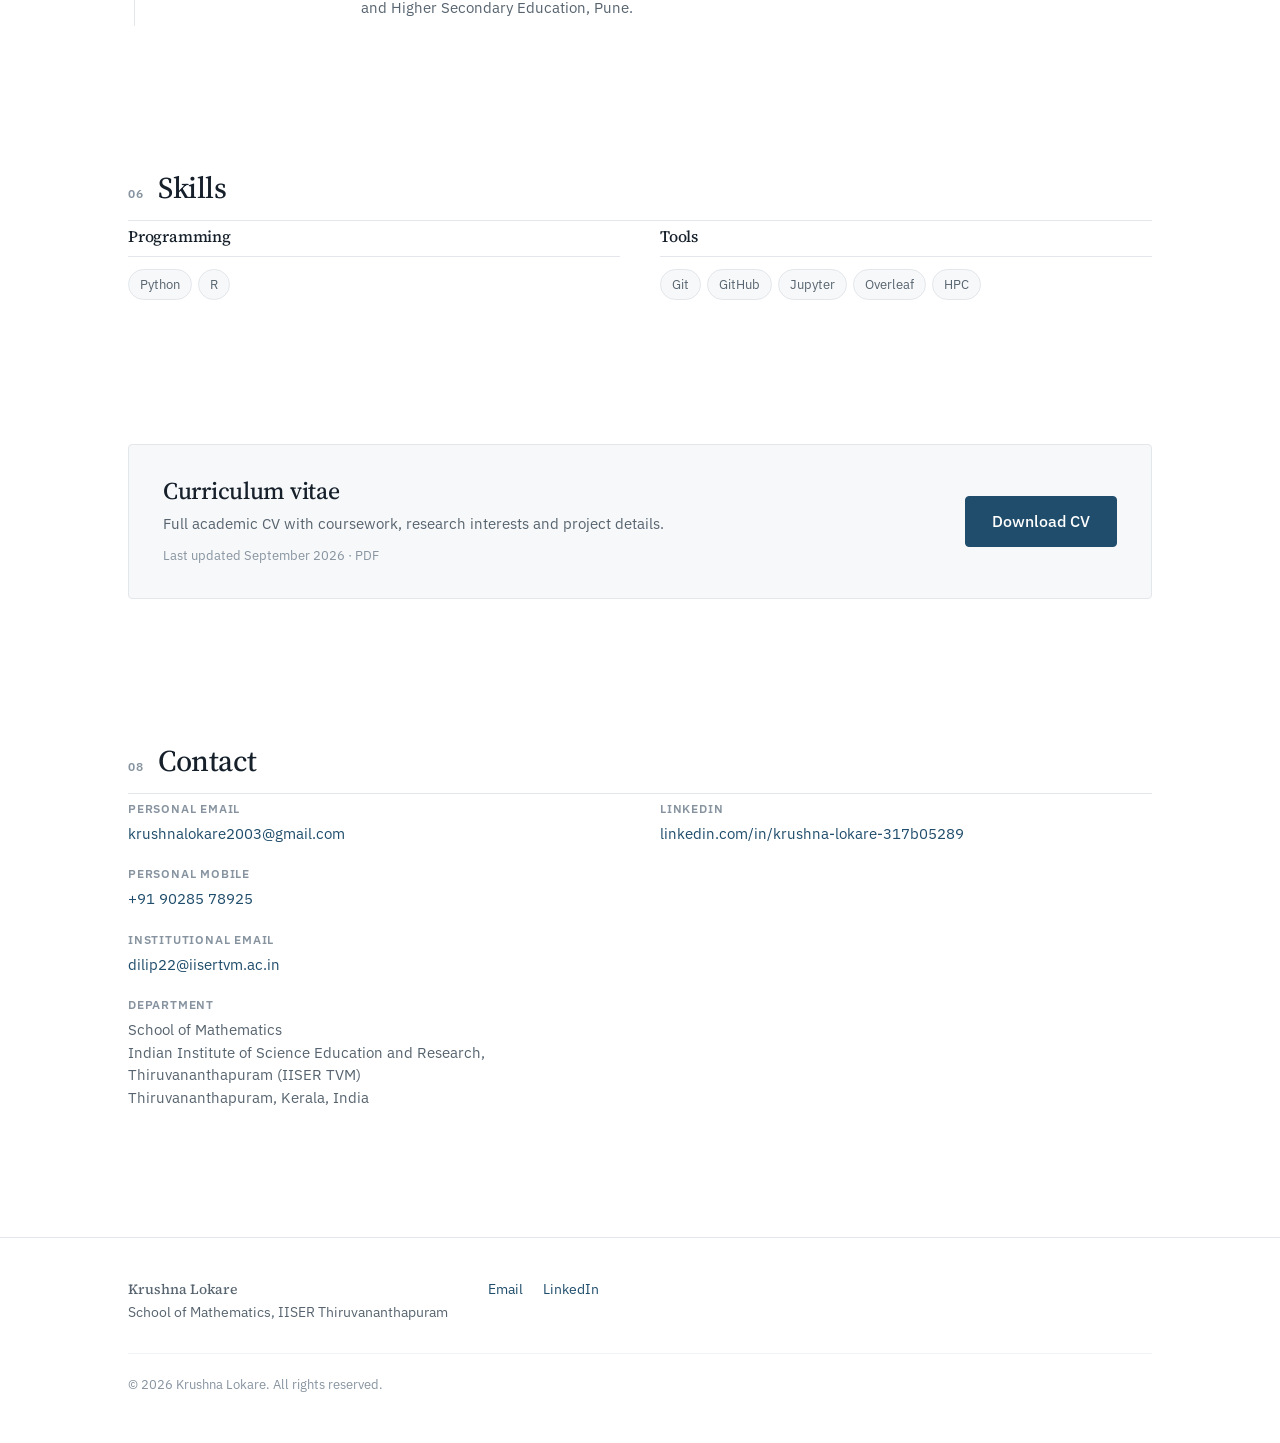
==== commit e48e23b5: "Remove hero GitHub button" ====
--- a/index.html
+++ b/index.html
@@ -89,7 +89,6 @@
       <a class="btn btn-primary" href="assets/cv.pdf" download>Download CV</a>
       <a class="btn" href="#contact">Contact me</a>
       <a class="btn btn-quiet" href="https://www.linkedin.com/in/krushna-lokare-317b05289/" target="_blank" rel="noopener">LinkedIn</a>
-      <a class="btn btn-quiet" href="https://github.com/yourname" target="_blank" rel="noopener">GitHub</a>
     </div>
   </div>
 
